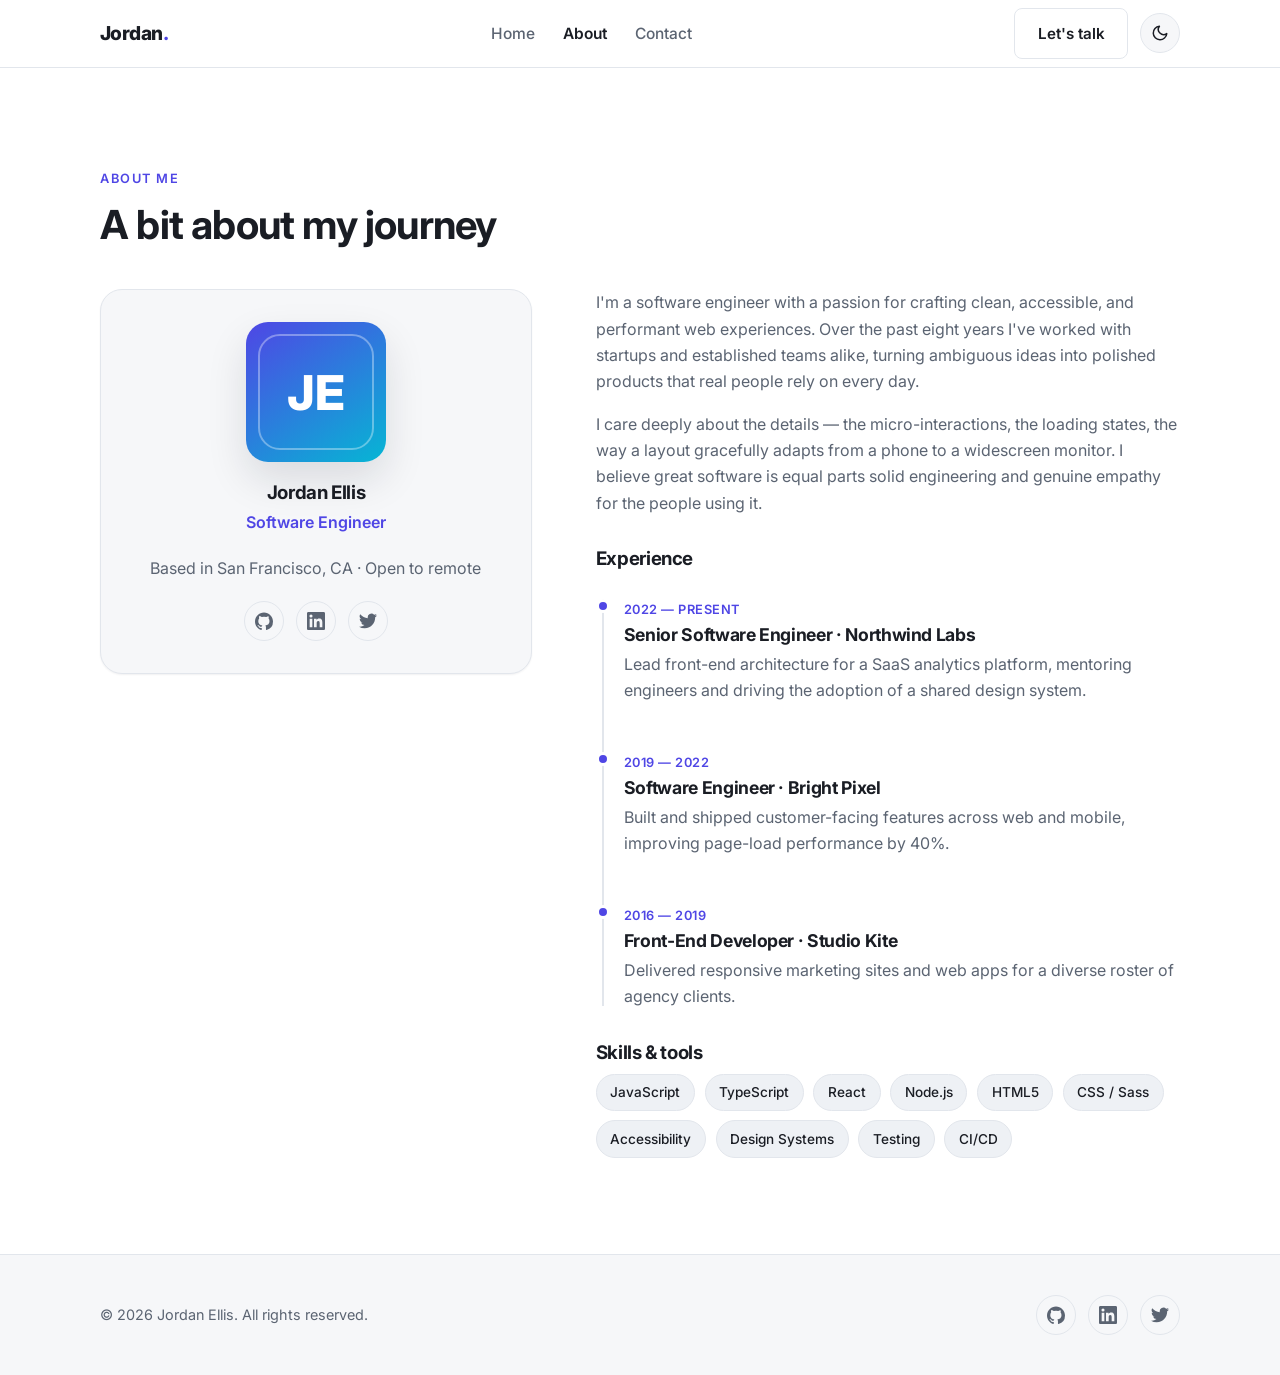
==== about.html @ a0b5d646 "Add professional personal website (Home, About, Contact) Co-Authored-By: Devin AI <158243242+devin-a" ====
<!DOCTYPE html>
<html lang="en" data-theme="light">
  <head>
    <meta charset="UTF-8" />
    <meta name="viewport" content="width=device-width, initial-scale=1.0" />
    <meta
      name="description"
      content="About Jordan Ellis — background, experience, and the skills behind the work."
    />
    <title>About · Jordan Ellis</title>
    <link rel="preconnect" href="https://fonts.googleapis.com" />
    <link rel="preconnect" href="https://fonts.gstatic.com" crossorigin />
    <link
      href="https://fonts.googleapis.com/css2?family=Inter:wght@400;500;600;700;800&display=swap"
      rel="stylesheet"
    />
    <link rel="stylesheet" href="css/styles.css" />
  </head>
  <body>
    <!-- Header -->
    <header class="site-header">
      <nav class="nav container" aria-label="Primary">
        <a href="index.html" class="nav__brand">Jordan<span>.</span></a>

        <ul class="nav__links" data-nav-links>
          <li><a href="index.html" class="nav__link">Home</a></li>
          <li><a href="about.html" class="nav__link is-active">About</a></li>
          <li><a href="contact.html" class="nav__link">Contact</a></li>
        </ul>

        <div class="nav__actions">
          <a href="contact.html" class="btn btn--ghost">Let's talk</a>
          <button
            class="theme-toggle"
            type="button"
            data-theme-toggle
            aria-label="Toggle color theme"
          >
            <svg class="icon-moon" width="18" height="18" viewBox="0 0 24 24" fill="none" stroke="currentColor" stroke-width="2" stroke-linecap="round" stroke-linejoin="round" aria-hidden="true"><path d="M21 12.79A9 9 0 1 1 11.21 3 7 7 0 0 0 21 12.79z"/></svg>
            <svg class="icon-sun" width="18" height="18" viewBox="0 0 24 24" fill="none" stroke="currentColor" stroke-width="2" stroke-linecap="round" stroke-linejoin="round" aria-hidden="true"><circle cx="12" cy="12" r="5"/><line x1="12" y1="1" x2="12" y2="3"/><line x1="12" y1="21" x2="12" y2="23"/><line x1="4.22" y1="4.22" x2="5.64" y2="5.64"/><line x1="18.36" y1="18.36" x2="19.78" y2="19.78"/><line x1="1" y1="12" x2="3" y2="12"/><line x1="21" y1="12" x2="23" y2="12"/><line x1="4.22" y1="19.78" x2="5.64" y2="18.36"/><line x1="18.36" y1="5.64" x2="19.78" y2="4.22"/></svg>
          </button>
          <button
            class="nav__toggle"
            type="button"
            data-nav-toggle
            aria-label="Toggle navigation menu"
            aria-expanded="false"
          >
            <span></span><span></span><span></span>
          </button>
        </div>
      </nav>
    </header>

    <main>
      <section class="section">
        <div class="container">
          <div class="section__head" style="text-align: left; margin-inline: 0">
            <span class="eyebrow">About me</span>
            <h1 class="section__title">A bit about my journey</h1>
          </div>

          <div class="about__grid">
            <!-- Profile card -->
            <aside class="profile-card">
              <div class="avatar" aria-hidden="true">JE</div>
              <h3>Jordan Ellis</h3>
              <p class="role">Software Engineer</p>
              <p>Based in San Francisco, CA · Open to remote</p>
              <div class="social">
                <a href="#" aria-label="GitHub"><svg width="18" height="18" viewBox="0 0 24 24" fill="currentColor" aria-hidden="true"><path d="M12 .5C5.4.5 0 5.9 0 12.5c0 5.3 3.4 9.8 8.2 11.4.6.1.8-.3.8-.6v-2c-3.3.7-4-1.6-4-1.6-.6-1.4-1.3-1.8-1.3-1.8-1.1-.7.1-.7.1-.7 1.2.1 1.8 1.2 1.8 1.2 1.1 1.8 2.8 1.3 3.5 1 .1-.8.4-1.3.8-1.6-2.7-.3-5.5-1.3-5.5-5.9 0-1.3.5-2.4 1.2-3.2-.1-.3-.5-1.5.1-3.2 0 0 1-.3 3.3 1.2a11.5 11.5 0 0 1 6 0C17 5.3 18 5.6 18 5.6c.6 1.7.2 2.9.1 3.2.8.8 1.2 1.9 1.2 3.2 0 4.6-2.8 5.6-5.5 5.9.4.4.8 1.1.8 2.2v3.3c0 .3.2.7.8.6A12 12 0 0 0 24 12.5C24 5.9 18.6.5 12 .5z"/></svg></a>
                <a href="#" aria-label="LinkedIn"><svg width="18" height="18" viewBox="0 0 24 24" fill="currentColor" aria-hidden="true"><path d="M20.45 20.45h-3.56v-5.57c0-1.33-.02-3.04-1.85-3.04-1.85 0-2.14 1.45-2.14 2.94v5.67H9.35V9h3.41v1.56h.05c.48-.9 1.64-1.85 3.37-1.85 3.6 0 4.27 2.37 4.27 5.45v6.29zM5.34 7.43a2.07 2.07 0 1 1 0-4.14 2.07 2.07 0 0 1 0 4.14zM7.12 20.45H3.55V9h3.57v11.45zM22.22 0H1.77C.79 0 0 .77 0 1.73v20.54C0 23.23.79 24 1.77 24h20.45c.98 0 1.78-.77 1.78-1.73V1.73C24 .77 23.2 0 22.22 0z"/></svg></a>
                <a href="#" aria-label="Twitter"><svg width="18" height="18" viewBox="0 0 24 24" fill="currentColor" aria-hidden="true"><path d="M23.95 4.57a10 10 0 0 1-2.82.77 4.96 4.96 0 0 0 2.16-2.72c-.95.56-2 .96-3.13 1.18a4.92 4.92 0 0 0-8.39 4.49A13.98 13.98 0 0 1 1.67 3.15a4.92 4.92 0 0 0 1.52 6.57A4.9 4.9 0 0 1 .96 9.1v.06a4.93 4.93 0 0 0 3.95 4.83 4.96 4.96 0 0 1-2.22.08 4.93 4.93 0 0 0 4.6 3.42A9.87 9.87 0 0 1 0 19.54a13.94 13.94 0 0 0 7.55 2.21c9.05 0 14-7.5 14-14 0-.21 0-.42-.02-.63A9.94 9.94 0 0 0 24 4.59l-.05-.02z"/></svg></a>
              </div>
            </aside>

            <!-- Bio + timeline + skills -->
            <div class="about__body">
              <p>
                I'm a software engineer with a passion for crafting clean,
                accessible, and performant web experiences. Over the past eight
                years I've worked with startups and established teams alike,
                turning ambiguous ideas into polished products that real people
                rely on every day.
              </p>
              <p>
                I care deeply about the details — the micro-interactions, the
                loading states, the way a layout gracefully adapts from a phone
                to a widescreen monitor. I believe great software is equal parts
                solid engineering and genuine empathy for the people using it.
              </p>

              <h3 style="margin-top: 2rem">Experience</h3>
              <div class="timeline">
                <div class="timeline__item">
                  <span class="timeline__date">2022 — Present</span>
                  <h4 class="timeline__title">Senior Software Engineer · Northwind Labs</h4>
                  <p>
                    Lead front-end architecture for a SaaS analytics platform,
                    mentoring engineers and driving the adoption of a shared
                    design system.
                  </p>
                </div>
                <div class="timeline__item">
                  <span class="timeline__date">2019 — 2022</span>
                  <h4 class="timeline__title">Software Engineer · Bright Pixel</h4>
                  <p>
                    Built and shipped customer-facing features across web and
                    mobile, improving page-load performance by 40%.
                  </p>
                </div>
                <div class="timeline__item">
                  <span class="timeline__date">2016 — 2019</span>
                  <h4 class="timeline__title">Front-End Developer · Studio Kite</h4>
                  <p>
                    Delivered responsive marketing sites and web apps for a
                    diverse roster of agency clients.
                  </p>
                </div>
              </div>

              <h3 style="margin-top: 2rem">Skills &amp; tools</h3>
              <div class="skills">
                <span class="skill">JavaScript</span>
                <span class="skill">TypeScript</span>
                <span class="skill">React</span>
                <span class="skill">Node.js</span>
                <span class="skill">HTML5</span>
                <span class="skill">CSS / Sass</span>
                <span class="skill">Accessibility</span>
                <span class="skill">Design Systems</span>
                <span class="skill">Testing</span>
                <span class="skill">CI/CD</span>
              </div>
            </div>
          </div>
        </div>
      </section>
    </main>

    <!-- Footer -->
    <footer class="site-footer">
      <div class="container site-footer__grid">
        <p>&copy; <span data-year>2025</span> Jordan Ellis. All rights reserved.</p>
        <div class="social">
          <a href="#" aria-label="GitHub"><svg width="18" height="18" viewBox="0 0 24 24" fill="currentColor" aria-hidden="true"><path d="M12 .5C5.4.5 0 5.9 0 12.5c0 5.3 3.4 9.8 8.2 11.4.6.1.8-.3.8-.6v-2c-3.3.7-4-1.6-4-1.6-.6-1.4-1.3-1.8-1.3-1.8-1.1-.7.1-.7.1-.7 1.2.1 1.8 1.2 1.8 1.2 1.1 1.8 2.8 1.3 3.5 1 .1-.8.4-1.3.8-1.6-2.7-.3-5.5-1.3-5.5-5.9 0-1.3.5-2.4 1.2-3.2-.1-.3-.5-1.5.1-3.2 0 0 1-.3 3.3 1.2a11.5 11.5 0 0 1 6 0C17 5.3 18 5.6 18 5.6c.6 1.7.2 2.9.1 3.2.8.8 1.2 1.9 1.2 3.2 0 4.6-2.8 5.6-5.5 5.9.4.4.8 1.1.8 2.2v3.3c0 .3.2.7.8.6A12 12 0 0 0 24 12.5C24 5.9 18.6.5 12 .5z"/></svg></a>
          <a href="#" aria-label="LinkedIn"><svg width="18" height="18" viewBox="0 0 24 24" fill="currentColor" aria-hidden="true"><path d="M20.45 20.45h-3.56v-5.57c0-1.33-.02-3.04-1.85-3.04-1.85 0-2.14 1.45-2.14 2.94v5.67H9.35V9h3.41v1.56h.05c.48-.9 1.64-1.85 3.37-1.85 3.6 0 4.27 2.37 4.27 5.45v6.29zM5.34 7.43a2.07 2.07 0 1 1 0-4.14 2.07 2.07 0 0 1 0 4.14zM7.12 20.45H3.55V9h3.57v11.45zM22.22 0H1.77C.79 0 0 .77 0 1.73v20.54C0 23.23.79 24 1.77 24h20.45c.98 0 1.78-.77 1.78-1.73V1.73C24 .77 23.2 0 22.22 0z"/></svg></a>
          <a href="#" aria-label="Twitter"><svg width="18" height="18" viewBox="0 0 24 24" fill="currentColor" aria-hidden="true"><path d="M23.95 4.57a10 10 0 0 1-2.82.77 4.96 4.96 0 0 0 2.16-2.72c-.95.56-2 .96-3.13 1.18a4.92 4.92 0 0 0-8.39 4.49A13.98 13.98 0 0 1 1.67 3.15a4.92 4.92 0 0 0 1.52 6.57A4.9 4.9 0 0 1 .96 9.1v.06a4.93 4.93 0 0 0 3.95 4.83 4.96 4.96 0 0 1-2.22.08 4.93 4.93 0 0 0 4.6 3.42A9.87 9.87 0 0 1 0 19.54a13.94 13.94 0 0 0 7.55 2.21c9.05 0 14-7.5 14-14 0-.21 0-.42-.02-.63A9.94 9.94 0 0 0 24 4.59l-.05-.02z"/></svg></a>
        </div>
      </div>
    </footer>

    <script src="js/main.js"></script>
  </body>
</html>
---- css/styles.css ----
/* ==========================================================================
   Design tokens
   ========================================================================== */
:root {
  --color-bg: #ffffff;
  --color-surface: #f6f7f9;
  --color-surface-alt: #eef1f5;
  --color-text: #1a1d24;
  --color-text-muted: #5b6472;
  --color-border: #e2e6ec;
  --color-primary: #4f46e5;
  --color-primary-hover: #4338ca;
  --color-primary-contrast: #ffffff;
  --color-accent: #06b6d4;

  --shadow-sm: 0 1px 2px rgba(16, 24, 40, 0.06);
  --shadow-md: 0 6px 18px rgba(16, 24, 40, 0.08);
  --shadow-lg: 0 18px 40px rgba(16, 24, 40, 0.12);

  --radius-sm: 8px;
  --radius-md: 14px;
  --radius-lg: 22px;

  --container: 1120px;
  --header-height: 68px;

  --font-sans: "Inter", system-ui, -apple-system, "Segoe UI", Roboto, Helvetica,
    Arial, sans-serif;

  --transition: 0.2s ease;
}

[data-theme="dark"] {
  --color-bg: #0e1117;
  --color-surface: #161b22;
  --color-surface-alt: #1c232d;
  --color-text: #e6e9ef;
  --color-text-muted: #9aa4b2;
  --color-border: #2a323d;
  --color-primary: #818cf8;
  --color-primary-hover: #a5b4fc;
  --color-primary-contrast: #0e1117;
  --color-accent: #22d3ee;

  --shadow-sm: 0 1px 2px rgba(0, 0, 0, 0.4);
  --shadow-md: 0 6px 18px rgba(0, 0, 0, 0.45);
  --shadow-lg: 0 18px 40px rgba(0, 0, 0, 0.55);
}

/* ==========================================================================
   Base
   ========================================================================== */
*,
*::before,
*::after {
  box-sizing: border-box;
}

html {
  scroll-behavior: smooth;
}

body {
  margin: 0;
  font-family: var(--font-sans);
  color: var(--color-text);
  background-color: var(--color-bg);
  line-height: 1.65;
  -webkit-font-smoothing: antialiased;
  text-rendering: optimizeLegibility;
  transition: background-color var(--transition), color var(--transition);
}

h1,
h2,
h3,
h4 {
  line-height: 1.2;
  margin: 0 0 0.5em;
  font-weight: 700;
  letter-spacing: -0.02em;
}

p {
  margin: 0 0 1rem;
  color: var(--color-text-muted);
}

a {
  color: var(--color-primary);
  text-decoration: none;
  transition: color var(--transition);
}

a:hover {
  color: var(--color-primary-hover);
}

img {
  max-width: 100%;
  display: block;
}

.container {
  width: 100%;
  max-width: var(--container);
  margin-inline: auto;
  padding-inline: 1.25rem;
}

.section {
  padding-block: clamp(3rem, 8vw, 6rem);
}

.section--alt {
  background-color: var(--color-surface);
}

.section__head {
  max-width: 640px;
  margin: 0 auto 2.5rem;
  text-align: center;
}

.eyebrow {
  display: inline-block;
  font-size: 0.8rem;
  font-weight: 600;
  letter-spacing: 0.12em;
  text-transform: uppercase;
  color: var(--color-primary);
  margin-bottom: 0.75rem;
}

.section__title {
  font-size: clamp(1.75rem, 4vw, 2.5rem);
}

.section__subtitle {
  font-size: 1.05rem;
}

/* ==========================================================================
   Buttons
   ========================================================================== */
.btn {
  display: inline-flex;
  align-items: center;
  justify-content: center;
  gap: 0.5rem;
  padding: 0.75rem 1.4rem;
  border-radius: var(--radius-sm);
  font-weight: 600;
  font-size: 0.95rem;
  cursor: pointer;
  border: 1px solid transparent;
  transition: background-color var(--transition), color var(--transition),
    transform var(--transition), box-shadow var(--transition),
    border-color var(--transition);
}

.btn:active {
  transform: translateY(1px);
}

.btn--primary {
  background-color: var(--color-primary);
  color: var(--color-primary-contrast);
  box-shadow: var(--shadow-sm);
}

.btn--primary:hover {
  background-color: var(--color-primary-hover);
  color: var(--color-primary-contrast);
  box-shadow: var(--shadow-md);
}

.btn--ghost {
  background-color: transparent;
  color: var(--color-text);
  border-color: var(--color-border);
}

.btn--ghost:hover {
  border-color: var(--color-primary);
  color: var(--color-primary);
}

/* ==========================================================================
   Header / Nav
   ========================================================================== */
.site-header {
  position: sticky;
  top: 0;
  z-index: 50;
  height: var(--header-height);
  display: flex;
  align-items: center;
  background-color: color-mix(in srgb, var(--color-bg) 85%, transparent);
  backdrop-filter: blur(10px);
  border-bottom: 1px solid var(--color-border);
}

.nav {
  display: flex;
  align-items: center;
  justify-content: space-between;
  width: 100%;
}

.nav__brand {
  font-weight: 800;
  font-size: 1.2rem;
  color: var(--color-text);
  letter-spacing: -0.03em;
}

.nav__brand span {
  color: var(--color-primary);
}

.nav__links {
  display: flex;
  align-items: center;
  gap: 1.75rem;
  list-style: none;
  margin: 0;
  padding: 0;
}

.nav__link {
  color: var(--color-text-muted);
  font-weight: 500;
  font-size: 0.97rem;
}

.nav__link:hover,
.nav__link.is-active {
  color: var(--color-text);
}

.nav__link.is-active {
  font-weight: 600;
}

.nav__actions {
  display: flex;
  align-items: center;
  gap: 0.75rem;
}

.theme-toggle {
  display: inline-flex;
  align-items: center;
  justify-content: center;
  width: 40px;
  height: 40px;
  border-radius: 50%;
  border: 1px solid var(--color-border);
  background-color: var(--color-surface);
  color: var(--color-text);
  cursor: pointer;
  transition: background-color var(--transition), border-color var(--transition);
}

.theme-toggle:hover {
  border-color: var(--color-primary);
}

.theme-toggle .icon-sun {
  display: none;
}

[data-theme="dark"] .theme-toggle .icon-sun {
  display: block;
}

[data-theme="dark"] .theme-toggle .icon-moon {
  display: none;
}

.nav__toggle {
  display: none;
  flex-direction: column;
  justify-content: center;
  gap: 5px;
  width: 42px;
  height: 42px;
  border: 1px solid var(--color-border);
  border-radius: var(--radius-sm);
  background-color: var(--color-surface);
  cursor: pointer;
}

.nav__toggle span {
  display: block;
  width: 18px;
  height: 2px;
  margin-inline: auto;
  background-color: var(--color-text);
  transition: transform var(--transition), opacity var(--transition);
}

/* ==========================================================================
   Hero
   ========================================================================== */
.hero {
  position: relative;
  overflow: hidden;
  padding-block: clamp(3.5rem, 9vw, 7rem);
}

.hero::before {
  content: "";
  position: absolute;
  inset: 0;
  background: radial-gradient(
      60% 60% at 80% 0%,
      color-mix(in srgb, var(--color-primary) 18%, transparent),
      transparent 60%
    ),
    radial-gradient(
      50% 50% at 0% 100%,
      color-mix(in srgb, var(--color-accent) 16%, transparent),
      transparent 55%
    );
  z-index: -1;
}

.hero__grid {
  display: grid;
  grid-template-columns: 1.1fr 0.9fr;
  gap: clamp(2rem, 5vw, 4rem);
  align-items: center;
}

.hero__title {
  font-size: clamp(2.25rem, 5.5vw, 3.75rem);
  margin-bottom: 1rem;
}

.hero__title .accent {
  background: linear-gradient(120deg, var(--color-primary), var(--color-accent));
  -webkit-background-clip: text;
  background-clip: text;
  -webkit-text-fill-color: transparent;
}

.hero__lead {
  font-size: 1.15rem;
  max-width: 48ch;
  margin-bottom: 2rem;
}

.hero__actions {
  display: flex;
  flex-wrap: wrap;
  gap: 0.9rem;
}

.hero__media {
  display: flex;
  justify-content: center;
}

.avatar {
  width: clamp(220px, 30vw, 320px);
  aspect-ratio: 1;
  border-radius: var(--radius-lg);
  background: linear-gradient(145deg, var(--color-primary), var(--color-accent));
  display: grid;
  place-items: center;
  color: #fff;
  font-size: clamp(4rem, 10vw, 6rem);
  font-weight: 800;
  box-shadow: var(--shadow-lg);
  position: relative;
}

.avatar::after {
  content: "";
  position: absolute;
  inset: 12px;
  border-radius: inherit;
  border: 2px solid rgba(255, 255, 255, 0.35);
}

/* ==========================================================================
   Stats
   ========================================================================== */
.stats {
  display: grid;
  grid-template-columns: repeat(3, 1fr);
  gap: 1.5rem;
  margin-top: 3rem;
}

.stat {
  text-align: center;
  padding: 1.5rem 1rem;
  background-color: var(--color-surface);
  border: 1px solid var(--color-border);
  border-radius: var(--radius-md);
}

.stat__value {
  font-size: clamp(1.75rem, 4vw, 2.5rem);
  font-weight: 800;
  color: var(--color-text);
}

.stat__label {
  font-size: 0.9rem;
  color: var(--color-text-muted);
  margin: 0;
}

/* ==========================================================================
   Cards / grid
   ========================================================================== */
.grid {
  display: grid;
  gap: 1.5rem;
}

.grid--3 {
  grid-template-columns: repeat(3, 1fr);
}

.grid--2 {
  grid-template-columns: repeat(2, 1fr);
}

.card {
  background-color: var(--color-bg);
  border: 1px solid var(--color-border);
  border-radius: var(--radius-md);
  padding: 1.75rem;
  box-shadow: var(--shadow-sm);
  transition: transform var(--transition), box-shadow var(--transition),
    border-color var(--transition);
}

.card:hover {
  transform: translateY(-4px);
  box-shadow: var(--shadow-md);
  border-color: color-mix(in srgb, var(--color-primary) 40%, var(--color-border));
}

.card__icon {
  width: 48px;
  height: 48px;
  display: grid;
  place-items: center;
  border-radius: var(--radius-sm);
  background-color: color-mix(in srgb, var(--color-primary) 14%, transparent);
  color: var(--color-primary);
  margin-bottom: 1rem;
}

.card__title {
  font-size: 1.2rem;
}

.card p {
  margin-bottom: 0;
}

/* ==========================================================================
   About
   ========================================================================== */
.about__grid {
  display: grid;
  grid-template-columns: 0.85fr 1.15fr;
  gap: clamp(2rem, 5vw, 4rem);
  align-items: start;
}

.profile-card {
  background-color: var(--color-surface);
  border: 1px solid var(--color-border);
  border-radius: var(--radius-lg);
  padding: 2rem;
  text-align: center;
  box-shadow: var(--shadow-sm);
  position: sticky;
  top: calc(var(--header-height) + 1.5rem);
}

.profile-card .avatar {
  margin: 0 auto 1.25rem;
  width: 140px;
  font-size: 3rem;
}

.profile-card h3 {
  margin-bottom: 0.25rem;
}

.profile-card .role {
  color: var(--color-primary);
  font-weight: 600;
  margin-bottom: 1.25rem;
}

.social {
  display: flex;
  justify-content: center;
  gap: 0.75rem;
  margin-top: 1.25rem;
}

.social a {
  width: 40px;
  height: 40px;
  display: grid;
  place-items: center;
  border-radius: 50%;
  border: 1px solid var(--color-border);
  color: var(--color-text-muted);
  transition: border-color var(--transition), color var(--transition),
    transform var(--transition);
}

.social a:hover {
  border-color: var(--color-primary);
  color: var(--color-primary);
  transform: translateY(-2px);
}

.timeline {
  position: relative;
  margin-top: 1.5rem;
  padding-left: 1.75rem;
}

.timeline::before {
  content: "";
  position: absolute;
  left: 6px;
  top: 4px;
  bottom: 4px;
  width: 2px;
  background-color: var(--color-border);
}

.timeline__item {
  position: relative;
  padding-bottom: 1.75rem;
}

.timeline__item::before {
  content: "";
  position: absolute;
  left: -1.75rem;
  top: 4px;
  width: 14px;
  height: 14px;
  border-radius: 50%;
  background-color: var(--color-primary);
  border: 3px solid var(--color-bg);
}

.timeline__item:last-child {
  padding-bottom: 0;
}

.timeline__date {
  font-size: 0.8rem;
  font-weight: 600;
  letter-spacing: 0.04em;
  text-transform: uppercase;
  color: var(--color-primary);
}

.timeline__title {
  font-size: 1.1rem;
  margin: 0.2rem 0 0.35rem;
}

.skills {
  display: flex;
  flex-wrap: wrap;
  gap: 0.6rem;
  margin-top: 0.5rem;
}

.skill {
  font-size: 0.85rem;
  font-weight: 500;
  padding: 0.4rem 0.85rem;
  border-radius: 999px;
  background-color: var(--color-surface-alt);
  color: var(--color-text);
  border: 1px solid var(--color-border);
}

/* ==========================================================================
   Contact
   ========================================================================== */
.contact__grid {
  display: grid;
  grid-template-columns: 0.9fr 1.1fr;
  gap: clamp(2rem, 5vw, 3.5rem);
  align-items: start;
}

.contact-info__item {
  display: flex;
  gap: 1rem;
  align-items: flex-start;
  margin-bottom: 1.5rem;
}

.contact-info__icon {
  flex-shrink: 0;
  width: 44px;
  height: 44px;
  display: grid;
  place-items: center;
  border-radius: var(--radius-sm);
  background-color: color-mix(in srgb, var(--color-primary) 14%, transparent);
  color: var(--color-primary);
}

.contact-info__item h4 {
  margin: 0 0 0.15rem;
  font-size: 1rem;
}

.contact-info__item p {
  margin: 0;
}

.form {
  background-color: var(--color-surface);
  border: 1px solid var(--color-border);
  border-radius: var(--radius-md);
  padding: clamp(1.5rem, 4vw, 2.25rem);
  box-shadow: var(--shadow-sm);
}

.form__row {
  display: grid;
  grid-template-columns: 1fr 1fr;
  gap: 1.25rem;
}

.field {
  margin-bottom: 1.25rem;
}

.field label {
  display: block;
  font-size: 0.9rem;
  font-weight: 600;
  margin-bottom: 0.45rem;
  color: var(--color-text);
}

.field input,
.field textarea {
  width: 100%;
  padding: 0.75rem 0.9rem;
  font: inherit;
  color: var(--color-text);
  background-color: var(--color-bg);
  border: 1px solid var(--color-border);
  border-radius: var(--radius-sm);
  transition: border-color var(--transition), box-shadow var(--transition);
}

.field input:focus,
.field textarea:focus {
  outline: none;
  border-color: var(--color-primary);
  box-shadow: 0 0 0 3px color-mix(in srgb, var(--color-primary) 20%, transparent);
}

.field textarea {
  resize: vertical;
  min-height: 140px;
}

.field__error {
  display: block;
  margin-top: 0.4rem;
  font-size: 0.82rem;
  color: #dc2626;
  min-height: 1em;
}

[data-theme="dark"] .field__error {
  color: #f87171;
}

.field.has-error input,
.field.has-error textarea {
  border-color: #dc2626;
}

.form__status {
  margin-top: 1rem;
  padding: 0.85rem 1rem;
  border-radius: var(--radius-sm);
  font-weight: 500;
  font-size: 0.95rem;
  display: none;
}

.form__status.is-visible {
  display: block;
}

.form__status.is-success {
  background-color: color-mix(in srgb, #16a34a 16%, transparent);
  color: #15803d;
  border: 1px solid color-mix(in srgb, #16a34a 35%, transparent);
}

[data-theme="dark"] .form__status.is-success {
  color: #4ade80;
}

/* ==========================================================================
   CTA banner
   ========================================================================== */
.cta {
  text-align: center;
  background: linear-gradient(135deg, var(--color-primary), var(--color-accent));
  border-radius: var(--radius-lg);
  padding: clamp(2.5rem, 6vw, 4rem);
  color: #fff;
}

.cta h2 {
  color: #fff;
  font-size: clamp(1.6rem, 4vw, 2.25rem);
}

.cta p {
  color: rgba(255, 255, 255, 0.9);
  max-width: 52ch;
  margin-inline: auto;
}

.cta .btn--primary {
  background-color: #fff;
  color: var(--color-primary);
}

.cta .btn--primary:hover {
  background-color: rgba(255, 255, 255, 0.9);
  color: var(--color-primary);
}

/* ==========================================================================
   Footer
   ========================================================================== */
.site-footer {
  border-top: 1px solid var(--color-border);
  padding-block: 2.5rem;
  background-color: var(--color-surface);
}

.site-footer__grid {
  display: flex;
  flex-wrap: wrap;
  gap: 1.5rem;
  align-items: center;
  justify-content: space-between;
}

.site-footer p {
  margin: 0;
  font-size: 0.9rem;
}

.site-footer .social {
  margin: 0;
}

/* ==========================================================================
   Responsive
   ========================================================================== */
@media (max-width: 900px) {
  .hero__grid,
  .about__grid,
  .contact__grid {
    grid-template-columns: 1fr;
  }

  .hero__media {
    order: -1;
  }

  .profile-card {
    position: static;
  }

  .grid--3 {
    grid-template-columns: repeat(2, 1fr);
  }
}

@media (max-width: 720px) {
  .nav__actions .btn--ghost {
    display: none;
  }

  .nav__toggle {
    display: flex;
  }

  .nav__links {
    position: fixed;
    inset: var(--header-height) 0 auto 0;
    flex-direction: column;
    align-items: stretch;
    gap: 0;
    background-color: var(--color-bg);
    border-bottom: 1px solid var(--color-border);
    padding: 0.5rem 1.25rem 1.25rem;
    box-shadow: var(--shadow-md);
    transform: translateY(-130%);
    transition: transform 0.28s ease;
  }

  .nav__links.is-open {
    transform: translateY(0);
  }

  .nav__link {
    padding: 0.85rem 0;
    border-bottom: 1px solid var(--color-border);
  }

  .nav__link:last-child {
    border-bottom: none;
  }
}

@media (max-width: 560px) {
  .grid--3,
  .grid--2,
  .stats,
  .form__row {
    grid-template-columns: 1fr;
  }
}

@media (prefers-reduced-motion: reduce) {
  * {
    scroll-behavior: auto !important;
    transition: none !important;
  }
}
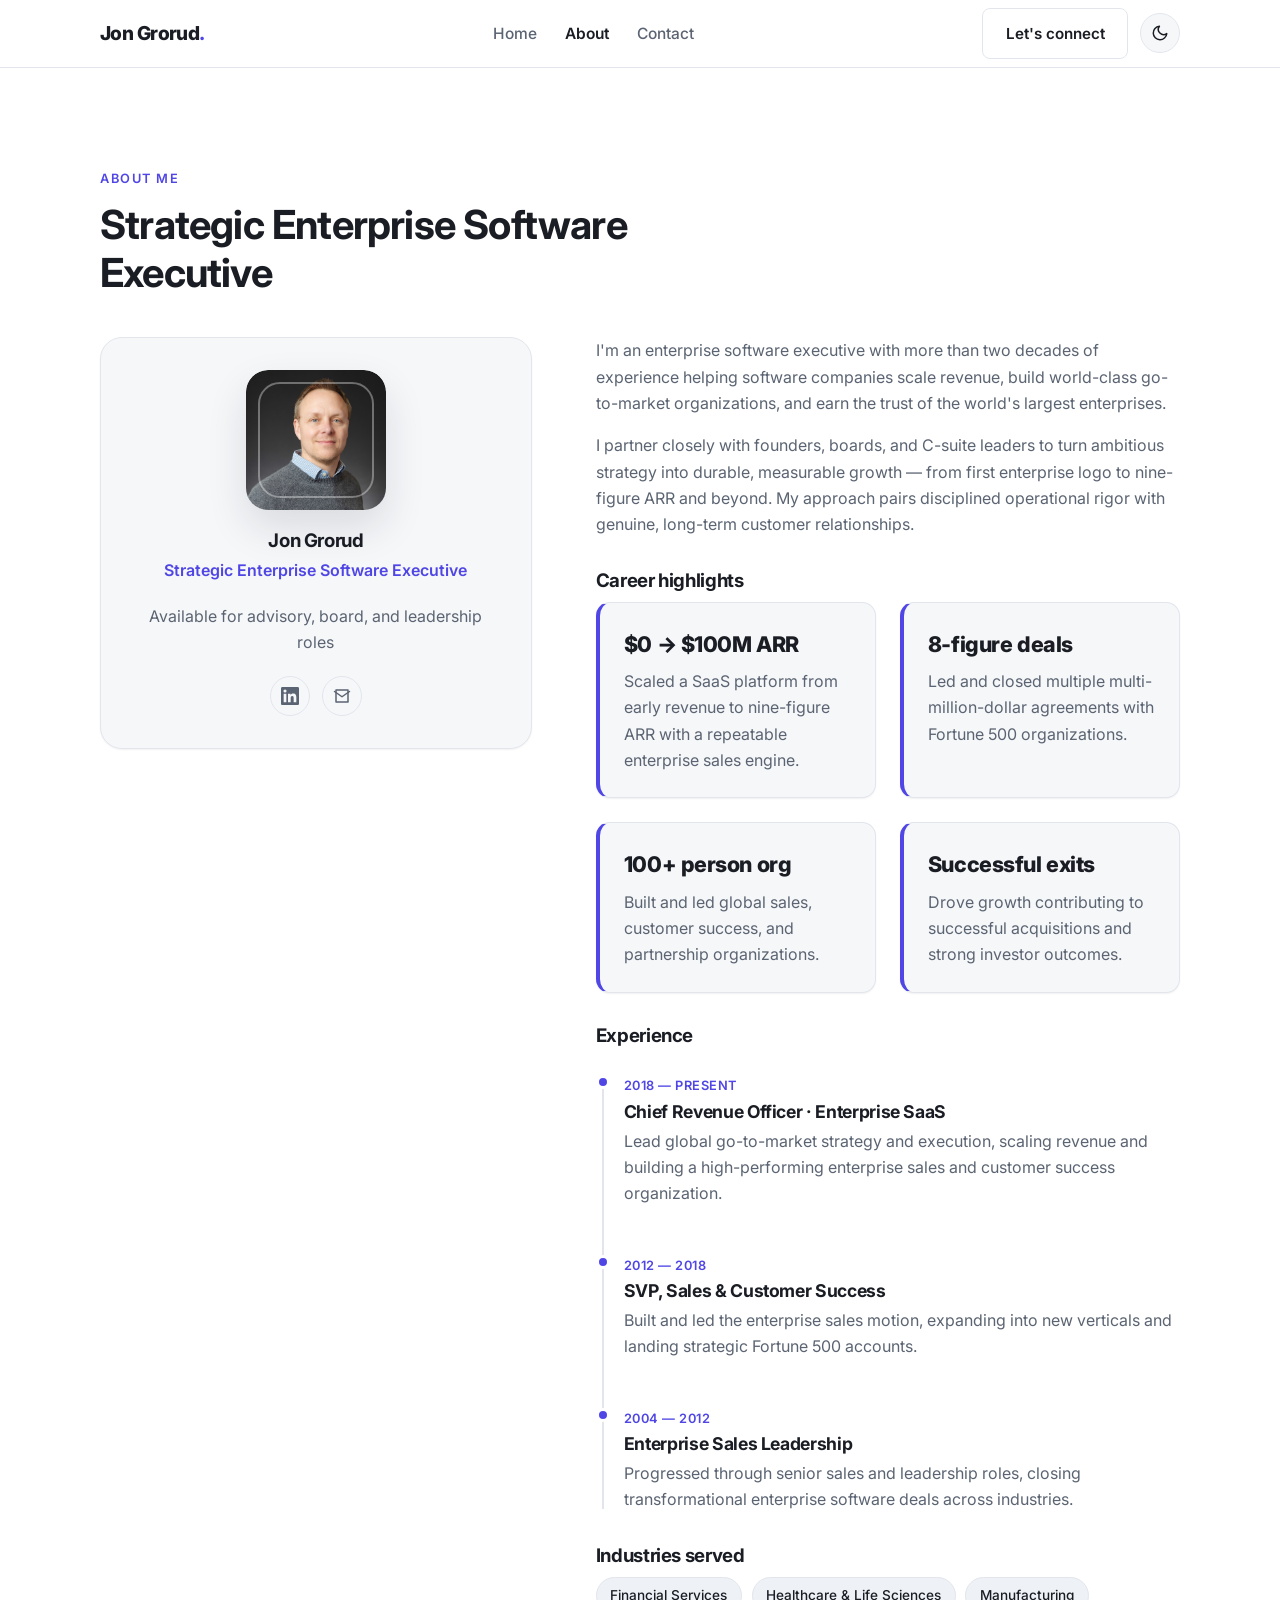
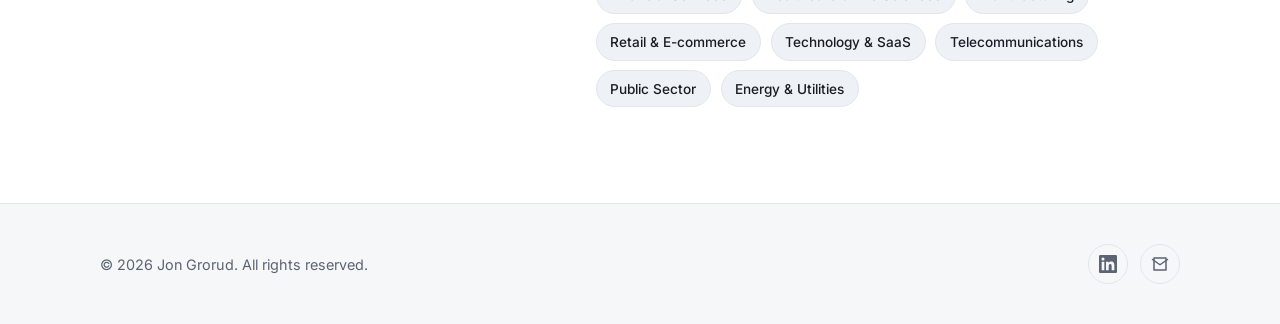
==== commit 5be8dede: "Rebrand site to Jon Grorud, Strategic Enterprise Software Executive - Update all pages to Jon Grorud" ====
--- a/about.html
+++ b/about.html
@@ -5,9 +5,9 @@
     <meta name="viewport" content="width=device-width, initial-scale=1.0" />
     <meta
       name="description"
-      content="About Jordan Ellis — background, experience, and the skills behind the work."
+      content="About Jon Grorud — Strategic Enterprise Software Executive with two decades of go-to-market and leadership experience."
     />
-    <title>About · Jordan Ellis</title>
+    <title>About · Jon Grorud</title>
     <link rel="preconnect" href="https://fonts.googleapis.com" />
     <link rel="preconnect" href="https://fonts.gstatic.com" crossorigin />
     <link
@@ -20,7 +20,7 @@
     <!-- Header -->
     <header class="site-header">
       <nav class="nav container" aria-label="Primary">
-        <a href="index.html" class="nav__brand">Jordan<span>.</span></a>
+        <a href="index.html" class="nav__brand">Jon Grorud<span>.</span></a>
 
         <ul class="nav__links" data-nav-links>
           <li><a href="index.html" class="nav__link">Home</a></li>
@@ -29,7 +29,7 @@
         </ul>
 
         <div class="nav__actions">
-          <a href="contact.html" class="btn btn--ghost">Let's talk</a>
+          <a href="contact.html" class="btn btn--ghost">Let's connect</a>
           <button
             class="theme-toggle"
             type="button"
@@ -57,80 +57,111 @@
         <div class="container">
           <div class="section__head" style="text-align: left; margin-inline: 0">
             <span class="eyebrow">About me</span>
-            <h1 class="section__title">A bit about my journey</h1>
+            <h1 class="section__title">Strategic Enterprise Software Executive</h1>
           </div>
 
           <div class="about__grid">
             <!-- Profile card -->
             <aside class="profile-card">
-              <div class="avatar" aria-hidden="true">JE</div>
-              <h3>Jordan Ellis</h3>
-              <p class="role">Software Engineer</p>
-              <p>Based in San Francisco, CA · Open to remote</p>
+              <div class="avatar avatar--photo">
+                <img src="assets/jon-grorud.jpg" alt="Portrait of Jon Grorud" />
+              </div>
+              <h3>Jon Grorud</h3>
+              <p class="role">Strategic Enterprise Software Executive</p>
+              <p>Available for advisory, board, and leadership roles</p>
               <div class="social">
-                <a href="#" aria-label="GitHub"><svg width="18" height="18" viewBox="0 0 24 24" fill="currentColor" aria-hidden="true"><path d="M12 .5C5.4.5 0 5.9 0 12.5c0 5.3 3.4 9.8 8.2 11.4.6.1.8-.3.8-.6v-2c-3.3.7-4-1.6-4-1.6-.6-1.4-1.3-1.8-1.3-1.8-1.1-.7.1-.7.1-.7 1.2.1 1.8 1.2 1.8 1.2 1.1 1.8 2.8 1.3 3.5 1 .1-.8.4-1.3.8-1.6-2.7-.3-5.5-1.3-5.5-5.9 0-1.3.5-2.4 1.2-3.2-.1-.3-.5-1.5.1-3.2 0 0 1-.3 3.3 1.2a11.5 11.5 0 0 1 6 0C17 5.3 18 5.6 18 5.6c.6 1.7.2 2.9.1 3.2.8.8 1.2 1.9 1.2 3.2 0 4.6-2.8 5.6-5.5 5.9.4.4.8 1.1.8 2.2v3.3c0 .3.2.7.8.6A12 12 0 0 0 24 12.5C24 5.9 18.6.5 12 .5z"/></svg></a>
-                <a href="#" aria-label="LinkedIn"><svg width="18" height="18" viewBox="0 0 24 24" fill="currentColor" aria-hidden="true"><path d="M20.45 20.45h-3.56v-5.57c0-1.33-.02-3.04-1.85-3.04-1.85 0-2.14 1.45-2.14 2.94v5.67H9.35V9h3.41v1.56h.05c.48-.9 1.64-1.85 3.37-1.85 3.6 0 4.27 2.37 4.27 5.45v6.29zM5.34 7.43a2.07 2.07 0 1 1 0-4.14 2.07 2.07 0 0 1 0 4.14zM7.12 20.45H3.55V9h3.57v11.45zM22.22 0H1.77C.79 0 0 .77 0 1.73v20.54C0 23.23.79 24 1.77 24h20.45c.98 0 1.78-.77 1.78-1.73V1.73C24 .77 23.2 0 22.22 0z"/></svg></a>
-                <a href="#" aria-label="Twitter"><svg width="18" height="18" viewBox="0 0 24 24" fill="currentColor" aria-hidden="true"><path d="M23.95 4.57a10 10 0 0 1-2.82.77 4.96 4.96 0 0 0 2.16-2.72c-.95.56-2 .96-3.13 1.18a4.92 4.92 0 0 0-8.39 4.49A13.98 13.98 0 0 1 1.67 3.15a4.92 4.92 0 0 0 1.52 6.57A4.9 4.9 0 0 1 .96 9.1v.06a4.93 4.93 0 0 0 3.95 4.83 4.96 4.96 0 0 1-2.22.08 4.93 4.93 0 0 0 4.6 3.42A9.87 9.87 0 0 1 0 19.54a13.94 13.94 0 0 0 7.55 2.21c9.05 0 14-7.5 14-14 0-.21 0-.42-.02-.63A9.94 9.94 0 0 0 24 4.59l-.05-.02z"/></svg></a>
+                <a href="https://www.linkedin.com/in/jongrorud/" target="_blank" rel="noopener" aria-label="LinkedIn"><svg width="18" height="18" viewBox="0 0 24 24" fill="currentColor" aria-hidden="true"><path d="M20.45 20.45h-3.56v-5.57c0-1.33-.02-3.04-1.85-3.04-1.85 0-2.14 1.45-2.14 2.94v5.67H9.35V9h3.41v1.56h.05c.48-.9 1.64-1.85 3.37-1.85 3.6 0 4.27 2.37 4.27 5.45v6.29zM5.34 7.43a2.07 2.07 0 1 1 0-4.14 2.07 2.07 0 0 1 0 4.14zM7.12 20.45H3.55V9h3.57v11.45zM22.22 0H1.77C.79 0 0 .77 0 1.73v20.54C0 23.23.79 24 1.77 24h20.45c.98 0 1.78-.77 1.78-1.73V1.73C24 .77 23.2 0 22.22 0z"/></svg></a>
+                <a href="mailto:jon.grorud@gmail.com" aria-label="Email"><svg width="18" height="18" viewBox="0 0 24 24" fill="none" stroke="currentColor" stroke-width="2" stroke-linecap="round" stroke-linejoin="round" aria-hidden="true"><path d="M4 4h16v16H4z"/><polyline points="22,6 12,13 2,6"/></svg></a>
               </div>
             </aside>
 
-            <!-- Bio + timeline + skills -->
+            <!-- Bio + highlights + timeline + industries -->
             <div class="about__body">
               <p>
-                I'm a software engineer with a passion for crafting clean,
-                accessible, and performant web experiences. Over the past eight
-                years I've worked with startups and established teams alike,
-                turning ambiguous ideas into polished products that real people
-                rely on every day.
+                I'm an enterprise software executive with more than two decades
+                of experience helping software companies scale revenue, build
+                world-class go-to-market organizations, and earn the trust of
+                the world's largest enterprises.
               </p>
               <p>
-                I care deeply about the details — the micro-interactions, the
-                loading states, the way a layout gracefully adapts from a phone
-                to a widescreen monitor. I believe great software is equal parts
-                solid engineering and genuine empathy for the people using it.
+                I partner closely with founders, boards, and C-suite leaders to
+                turn ambitious strategy into durable, measurable growth — from
+                first enterprise logo to nine-figure ARR and beyond. My approach
+                pairs disciplined operational rigor with genuine, long-term
+                customer relationships.
               </p>
+
+              <h3 style="margin-top: 2rem">Career highlights</h3>
+              <div class="grid grid--2">
+                <article class="highlight">
+                  <span class="highlight__metric">$0 → $100M ARR</span>
+                  <p>
+                    Scaled a SaaS platform from early revenue to nine-figure ARR
+                    with a repeatable enterprise sales engine.
+                  </p>
+                </article>
+                <article class="highlight">
+                  <span class="highlight__metric">8-figure deals</span>
+                  <p>
+                    Led and closed multiple multi-million-dollar agreements with
+                    Fortune 500 organizations.
+                  </p>
+                </article>
+                <article class="highlight">
+                  <span class="highlight__metric">100+ person org</span>
+                  <p>
+                    Built and led global sales, customer success, and
+                    partnership organizations.
+                  </p>
+                </article>
+                <article class="highlight">
+                  <span class="highlight__metric">Successful exits</span>
+                  <p>
+                    Drove growth contributing to successful acquisitions and
+                    strong investor outcomes.
+                  </p>
+                </article>
+              </div>
 
               <h3 style="margin-top: 2rem">Experience</h3>
               <div class="timeline">
                 <div class="timeline__item">
-                  <span class="timeline__date">2022 — Present</span>
-                  <h4 class="timeline__title">Senior Software Engineer · Northwind Labs</h4>
+                  <span class="timeline__date">2018 — Present</span>
+                  <h4 class="timeline__title">Chief Revenue Officer · Enterprise SaaS</h4>
                   <p>
-                    Lead front-end architecture for a SaaS analytics platform,
-                    mentoring engineers and driving the adoption of a shared
-                    design system.
+                    Lead global go-to-market strategy and execution, scaling
+                    revenue and building a high-performing enterprise sales and
+                    customer success organization.
                   </p>
                 </div>
                 <div class="timeline__item">
-                  <span class="timeline__date">2019 — 2022</span>
-                  <h4 class="timeline__title">Software Engineer · Bright Pixel</h4>
+                  <span class="timeline__date">2012 — 2018</span>
+                  <h4 class="timeline__title">SVP, Sales &amp; Customer Success</h4>
                   <p>
-                    Built and shipped customer-facing features across web and
-                    mobile, improving page-load performance by 40%.
+                    Built and led the enterprise sales motion, expanding into new
+                    verticals and landing strategic Fortune 500 accounts.
                   </p>
                 </div>
                 <div class="timeline__item">
-                  <span class="timeline__date">2016 — 2019</span>
-                  <h4 class="timeline__title">Front-End Developer · Studio Kite</h4>
+                  <span class="timeline__date">2004 — 2012</span>
+                  <h4 class="timeline__title">Enterprise Sales Leadership</h4>
                   <p>
-                    Delivered responsive marketing sites and web apps for a
-                    diverse roster of agency clients.
+                    Progressed through senior sales and leadership roles, closing
+                    transformational enterprise software deals across industries.
                   </p>
                 </div>
               </div>
 
-              <h3 style="margin-top: 2rem">Skills &amp; tools</h3>
+              <h3 style="margin-top: 2rem">Industries served</h3>
               <div class="skills">
-                <span class="skill">JavaScript</span>
-                <span class="skill">TypeScript</span>
-                <span class="skill">React</span>
-                <span class="skill">Node.js</span>
-                <span class="skill">HTML5</span>
-                <span class="skill">CSS / Sass</span>
-                <span class="skill">Accessibility</span>
-                <span class="skill">Design Systems</span>
-                <span class="skill">Testing</span>
-                <span class="skill">CI/CD</span>
+                <span class="skill">Financial Services</span>
+                <span class="skill">Healthcare &amp; Life Sciences</span>
+                <span class="skill">Manufacturing</span>
+                <span class="skill">Retail &amp; E-commerce</span>
+                <span class="skill">Technology &amp; SaaS</span>
+                <span class="skill">Telecommunications</span>
+                <span class="skill">Public Sector</span>
+                <span class="skill">Energy &amp; Utilities</span>
               </div>
             </div>
           </div>
@@ -141,11 +172,10 @@
     <!-- Footer -->
     <footer class="site-footer">
       <div class="container site-footer__grid">
-        <p>&copy; <span data-year>2025</span> Jordan Ellis. All rights reserved.</p>
+        <p>&copy; <span data-year>2025</span> Jon Grorud. All rights reserved.</p>
         <div class="social">
-          <a href="#" aria-label="GitHub"><svg width="18" height="18" viewBox="0 0 24 24" fill="currentColor" aria-hidden="true"><path d="M12 .5C5.4.5 0 5.9 0 12.5c0 5.3 3.4 9.8 8.2 11.4.6.1.8-.3.8-.6v-2c-3.3.7-4-1.6-4-1.6-.6-1.4-1.3-1.8-1.3-1.8-1.1-.7.1-.7.1-.7 1.2.1 1.8 1.2 1.8 1.2 1.1 1.8 2.8 1.3 3.5 1 .1-.8.4-1.3.8-1.6-2.7-.3-5.5-1.3-5.5-5.9 0-1.3.5-2.4 1.2-3.2-.1-.3-.5-1.5.1-3.2 0 0 1-.3 3.3 1.2a11.5 11.5 0 0 1 6 0C17 5.3 18 5.6 18 5.6c.6 1.7.2 2.9.1 3.2.8.8 1.2 1.9 1.2 3.2 0 4.6-2.8 5.6-5.5 5.9.4.4.8 1.1.8 2.2v3.3c0 .3.2.7.8.6A12 12 0 0 0 24 12.5C24 5.9 18.6.5 12 .5z"/></svg></a>
-          <a href="#" aria-label="LinkedIn"><svg width="18" height="18" viewBox="0 0 24 24" fill="currentColor" aria-hidden="true"><path d="M20.45 20.45h-3.56v-5.57c0-1.33-.02-3.04-1.85-3.04-1.85 0-2.14 1.45-2.14 2.94v5.67H9.35V9h3.41v1.56h.05c.48-.9 1.64-1.85 3.37-1.85 3.6 0 4.27 2.37 4.27 5.45v6.29zM5.34 7.43a2.07 2.07 0 1 1 0-4.14 2.07 2.07 0 0 1 0 4.14zM7.12 20.45H3.55V9h3.57v11.45zM22.22 0H1.77C.79 0 0 .77 0 1.73v20.54C0 23.23.79 24 1.77 24h20.45c.98 0 1.78-.77 1.78-1.73V1.73C24 .77 23.2 0 22.22 0z"/></svg></a>
-          <a href="#" aria-label="Twitter"><svg width="18" height="18" viewBox="0 0 24 24" fill="currentColor" aria-hidden="true"><path d="M23.95 4.57a10 10 0 0 1-2.82.77 4.96 4.96 0 0 0 2.16-2.72c-.95.56-2 .96-3.13 1.18a4.92 4.92 0 0 0-8.39 4.49A13.98 13.98 0 0 1 1.67 3.15a4.92 4.92 0 0 0 1.52 6.57A4.9 4.9 0 0 1 .96 9.1v.06a4.93 4.93 0 0 0 3.95 4.83 4.96 4.96 0 0 1-2.22.08 4.93 4.93 0 0 0 4.6 3.42A9.87 9.87 0 0 1 0 19.54a13.94 13.94 0 0 0 7.55 2.21c9.05 0 14-7.5 14-14 0-.21 0-.42-.02-.63A9.94 9.94 0 0 0 24 4.59l-.05-.02z"/></svg></a>
+          <a href="https://www.linkedin.com/in/jongrorud/" target="_blank" rel="noopener" aria-label="LinkedIn"><svg width="18" height="18" viewBox="0 0 24 24" fill="currentColor" aria-hidden="true"><path d="M20.45 20.45h-3.56v-5.57c0-1.33-.02-3.04-1.85-3.04-1.85 0-2.14 1.45-2.14 2.94v5.67H9.35V9h3.41v1.56h.05c.48-.9 1.64-1.85 3.37-1.85 3.6 0 4.27 2.37 4.27 5.45v6.29zM5.34 7.43a2.07 2.07 0 1 1 0-4.14 2.07 2.07 0 0 1 0 4.14zM7.12 20.45H3.55V9h3.57v11.45zM22.22 0H1.77C.79 0 0 .77 0 1.73v20.54C0 23.23.79 24 1.77 24h20.45c.98 0 1.78-.77 1.78-1.73V1.73C24 .77 23.2 0 22.22 0z"/></svg></a>
+          <a href="mailto:jon.grorud@gmail.com" aria-label="Email"><svg width="18" height="18" viewBox="0 0 24 24" fill="none" stroke="currentColor" stroke-width="2" stroke-linecap="round" stroke-linejoin="round" aria-hidden="true"><path d="M4 4h16v16H4z"/><polyline points="22,6 12,13 2,6"/></svg></a>
         </div>
       </div>
     </footer>
--- a/css/styles.css
+++ b/css/styles.css
@@ -596,6 +596,79 @@
 }
 
 /* ==========================================================================
+   Photo avatar
+   ========================================================================== */
+.avatar--photo {
+  background: none;
+  overflow: hidden;
+  padding: 0;
+}
+
+.avatar--photo img {
+  width: 100%;
+  height: 100%;
+  object-fit: cover;
+  border-radius: inherit;
+}
+
+/* ==========================================================================
+   Career highlights
+   ========================================================================== */
+.highlight {
+  background-color: var(--color-surface);
+  border: 1px solid var(--color-border);
+  border-left: 4px solid var(--color-primary);
+  border-radius: var(--radius-md);
+  padding: 1.5rem;
+  box-shadow: var(--shadow-sm);
+}
+
+.highlight__metric {
+  display: block;
+  font-size: 1.35rem;
+  font-weight: 800;
+  letter-spacing: -0.02em;
+  color: var(--color-text);
+  margin-bottom: 0.35rem;
+}
+
+.highlight p {
+  margin: 0;
+}
+
+/* ==========================================================================
+   Customer logos
+   ========================================================================== */
+.logos {
+  display: grid;
+  grid-template-columns: repeat(4, 1fr);
+  gap: 1rem;
+}
+
+.logo-tile {
+  display: grid;
+  place-items: center;
+  min-height: 96px;
+  padding: 1rem;
+  text-align: center;
+  font-weight: 700;
+  font-size: 1.05rem;
+  letter-spacing: -0.01em;
+  color: var(--color-text-muted);
+  background-color: var(--color-surface);
+  border: 1px solid var(--color-border);
+  border-radius: var(--radius-md);
+  transition: color var(--transition), border-color var(--transition),
+    transform var(--transition);
+}
+
+.logo-tile:hover {
+  color: var(--color-text);
+  border-color: var(--color-primary);
+  transform: translateY(-2px);
+}
+
+/* ==========================================================================
    Contact
    ========================================================================== */
 .contact__grid {
@@ -800,6 +873,10 @@
 
   .grid--3 {
     grid-template-columns: repeat(2, 1fr);
+  }
+
+  .logos {
+    grid-template-columns: repeat(3, 1fr);
   }
 }
 
@@ -847,6 +924,10 @@
   .form__row {
     grid-template-columns: 1fr;
   }
+
+  .logos {
+    grid-template-columns: repeat(2, 1fr);
+  }
 }
 
 @media (prefers-reduced-motion: reduce) {
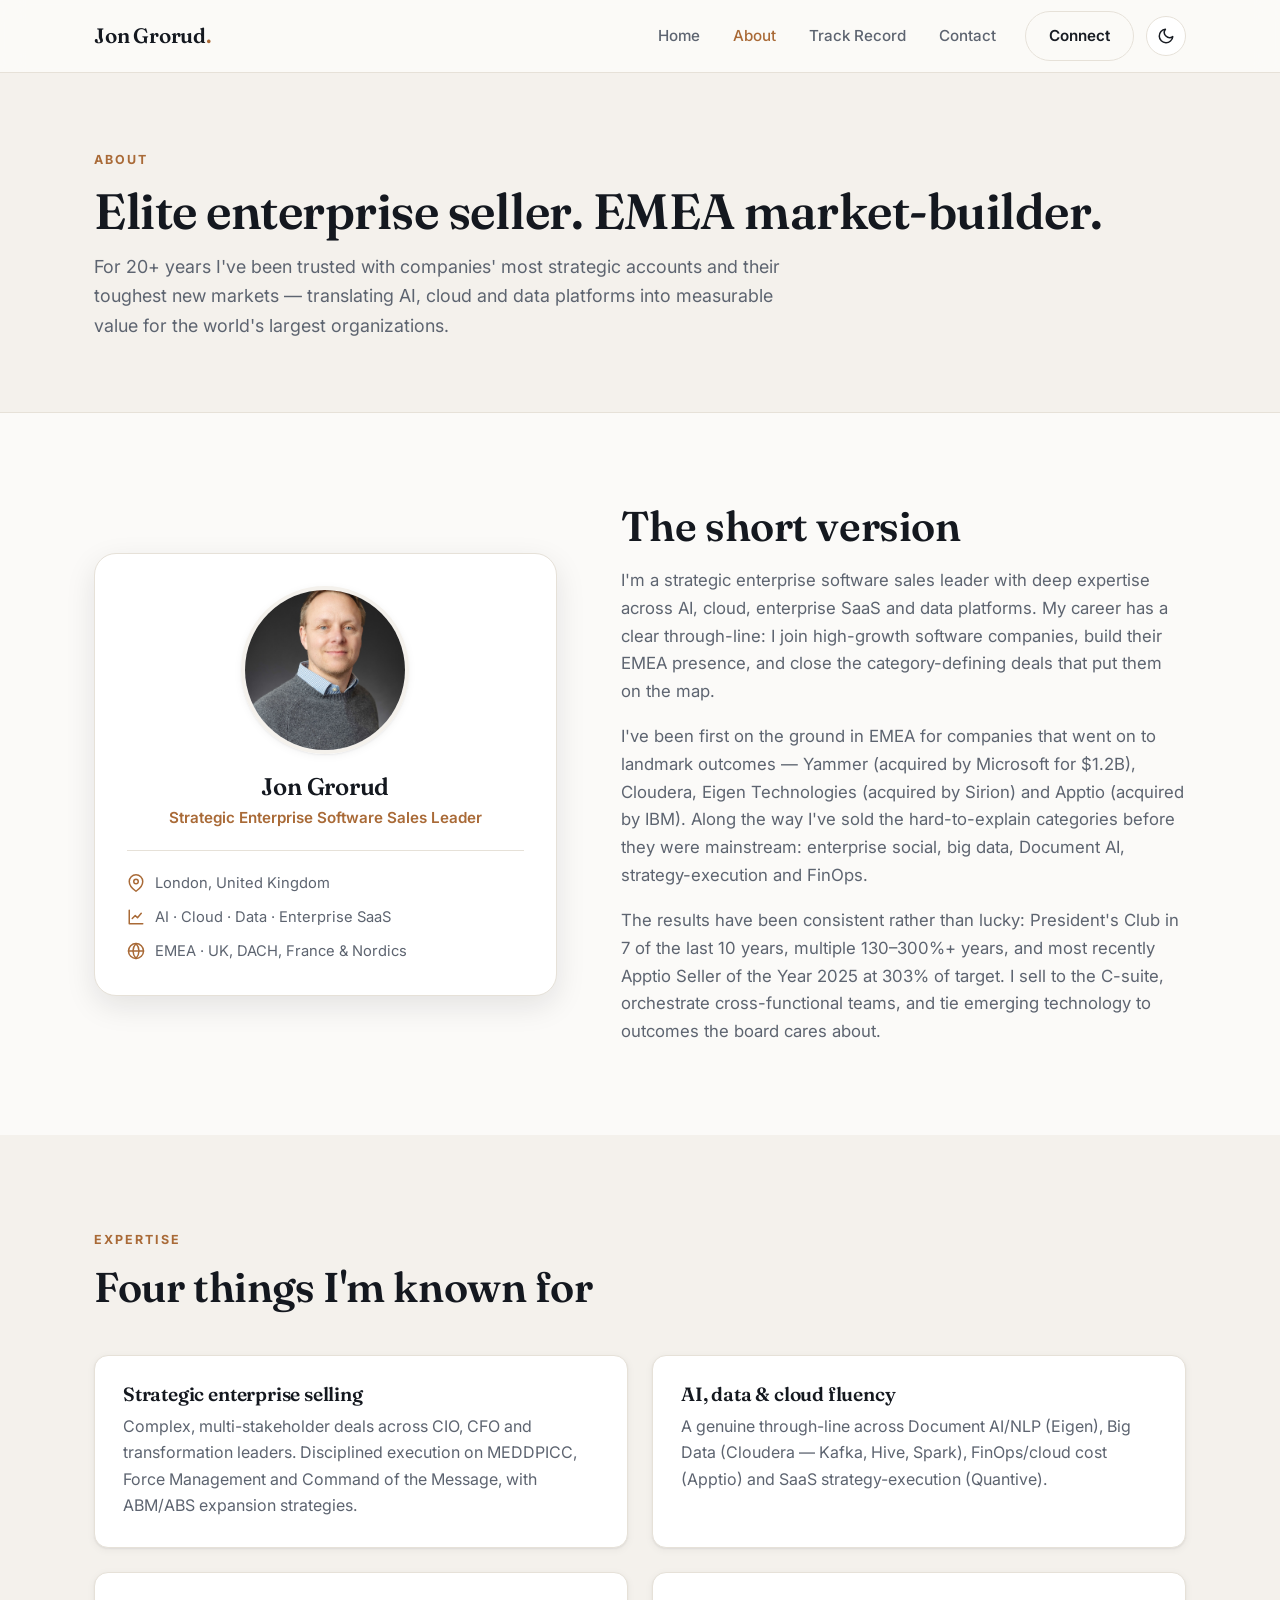
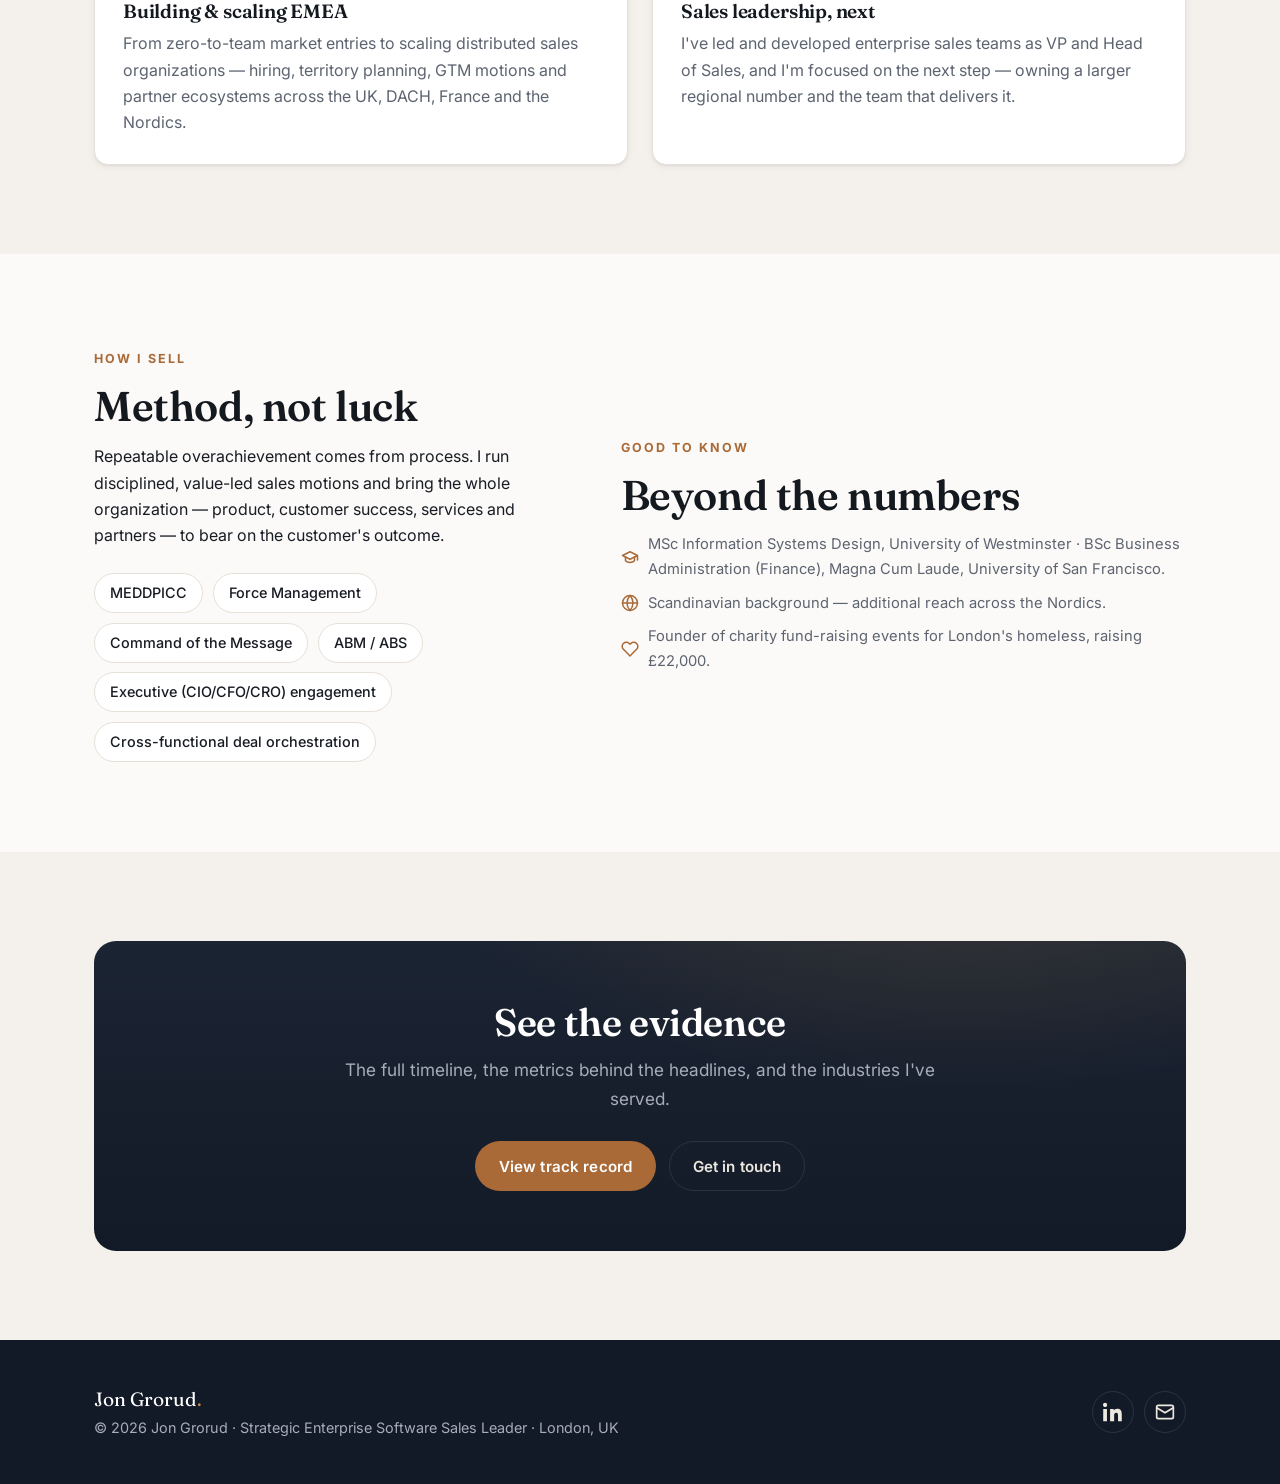
==== commit a7d3aa97: "Add Website V2 (jon-profile-v2): Executive Ink redesign from CV Repositions Jon Grorud as a strategi" ====
--- a/about.html
+++ b/about.html
@@ -5,13 +5,13 @@
     <meta name="viewport" content="width=device-width, initial-scale=1.0" />
     <meta
       name="description"
-      content="About Jon Grorud — Strategic Enterprise Software Executive with two decades of go-to-market and leadership experience."
+      content="About Jon Grorud — strategic enterprise software sales leader and EMEA market-builder with deep expertise across AI, cloud, data platforms and SaaS."
     />
     <title>About · Jon Grorud</title>
     <link rel="preconnect" href="https://fonts.googleapis.com" />
     <link rel="preconnect" href="https://fonts.gstatic.com" crossorigin />
     <link
-      href="https://fonts.googleapis.com/css2?family=Inter:wght@400;500;600;700;800&display=swap"
+      href="https://fonts.googleapis.com/css2?family=Fraunces:opsz,wght@9..144,500;9..144,600;9..144,700&family=Inter:wght@400;500;600;700;800&display=swap"
       rel="stylesheet"
     />
     <link rel="stylesheet" href="css/styles.css" />
@@ -25,11 +25,12 @@
         <ul class="nav__links" data-nav-links>
           <li><a href="index.html" class="nav__link">Home</a></li>
           <li><a href="about.html" class="nav__link is-active">About</a></li>
+          <li><a href="track-record.html" class="nav__link">Track Record</a></li>
           <li><a href="contact.html" class="nav__link">Contact</a></li>
         </ul>
 
         <div class="nav__actions">
-          <a href="contact.html" class="btn btn--ghost">Let's connect</a>
+          <a href="contact.html" class="btn btn--ghost">Connect</a>
           <button
             class="theme-toggle"
             type="button"
@@ -53,129 +54,222 @@
     </header>
 
     <main>
+      <!-- Page head -->
+      <section class="page-head">
+        <div class="container">
+          <span class="eyebrow">About</span>
+          <h1 class="page-head__title">
+            Elite enterprise seller. EMEA market-builder.
+          </h1>
+          <p class="page-head__lead">
+            For 20+ years I've been trusted with companies' most strategic
+            accounts and their toughest new markets — translating AI, cloud and
+            data platforms into measurable value for the world's largest
+            organizations.
+          </p>
+        </div>
+      </section>
+
+      <!-- Bio split -->
       <section class="section">
+        <div class="container split">
+          <div class="reveal">
+            <div class="profile-card">
+              <img
+                class="profile-card__photo"
+                src="assets/jon-grorud.jpg"
+                alt="Portrait of Jon Grorud"
+              />
+              <h2 class="profile-card__name">Jon Grorud</h2>
+              <p class="profile-card__role">
+                Strategic Enterprise Software Sales Leader
+              </p>
+              <ul class="profile-card__meta">
+                <li>
+                  <svg width="18" height="18" viewBox="0 0 24 24" fill="none" stroke="currentColor" stroke-width="2" stroke-linecap="round" stroke-linejoin="round"><path d="M21 10c0 7-9 13-9 13s-9-6-9-13a9 9 0 0 1 18 0z"/><circle cx="12" cy="10" r="3"/></svg>
+                  <span>London, United Kingdom</span>
+                </li>
+                <li>
+                  <svg width="18" height="18" viewBox="0 0 24 24" fill="none" stroke="currentColor" stroke-width="2" stroke-linecap="round" stroke-linejoin="round"><path d="M3 3v18h18"/><path d="M7 14l4-4 3 3 5-6"/></svg>
+                  <span>AI · Cloud · Data · Enterprise SaaS</span>
+                </li>
+                <li>
+                  <svg width="18" height="18" viewBox="0 0 24 24" fill="none" stroke="currentColor" stroke-width="2" stroke-linecap="round" stroke-linejoin="round"><circle cx="12" cy="12" r="10"/><path d="M2 12h20"/><path d="M12 2a15.3 15.3 0 0 1 4 10 15.3 15.3 0 0 1-4 10 15.3 15.3 0 0 1-4-10 15.3 15.3 0 0 1 4-10z"/></svg>
+                  <span>EMEA · UK, DACH, France &amp; Nordics</span>
+                </li>
+              </ul>
+            </div>
+          </div>
+
+          <div class="prose reveal">
+            <h2 class="section__title">The short version</h2>
+            <p>
+              I'm a strategic enterprise software sales leader with deep
+              expertise across AI, cloud, enterprise SaaS and data platforms.
+              My career has a clear through-line: I join high-growth software
+              companies, build their EMEA presence, and close the
+              category-defining deals that put them on the map.
+            </p>
+            <p>
+              I've been first on the ground in EMEA for companies that went on
+              to landmark outcomes — Yammer (acquired by Microsoft for $1.2B),
+              Cloudera, Eigen Technologies (acquired by Sirion) and Apptio
+              (acquired by IBM). Along the way I've sold the hard-to-explain
+              categories before they were mainstream: enterprise social, big
+              data, Document AI, strategy-execution and FinOps.
+            </p>
+            <p>
+              The results have been consistent rather than lucky: President's
+              Club in 7 of the last 10 years, multiple 130–300%+ years, and
+              most recently Apptio Seller of the Year 2025 at 303% of target.
+              I sell to the C-suite, orchestrate cross-functional teams, and
+              tie emerging technology to outcomes the board cares about.
+            </p>
+          </div>
+        </div>
+      </section>
+
+      <!-- Expertise (pillars) -->
+      <section class="section section--alt">
         <div class="container">
-          <div class="section__head" style="text-align: left; margin-inline: 0">
-            <span class="eyebrow">About me</span>
-            <h1 class="section__title">Strategic Enterprise Software Executive</h1>
-          </div>
-
-          <div class="about__grid">
-            <!-- Profile card -->
-            <aside class="profile-card">
-              <div class="avatar avatar--photo">
-                <img src="assets/jon-grorud.jpg" alt="Portrait of Jon Grorud" />
-              </div>
-              <h3>Jon Grorud</h3>
-              <p class="role">Strategic Enterprise Software Executive</p>
-              <p>Available for advisory, board, and leadership roles</p>
-              <div class="social">
-                <a href="https://www.linkedin.com/in/jongrorud/" target="_blank" rel="noopener" aria-label="LinkedIn"><svg width="18" height="18" viewBox="0 0 24 24" fill="currentColor" aria-hidden="true"><path d="M20.45 20.45h-3.56v-5.57c0-1.33-.02-3.04-1.85-3.04-1.85 0-2.14 1.45-2.14 2.94v5.67H9.35V9h3.41v1.56h.05c.48-.9 1.64-1.85 3.37-1.85 3.6 0 4.27 2.37 4.27 5.45v6.29zM5.34 7.43a2.07 2.07 0 1 1 0-4.14 2.07 2.07 0 0 1 0 4.14zM7.12 20.45H3.55V9h3.57v11.45zM22.22 0H1.77C.79 0 0 .77 0 1.73v20.54C0 23.23.79 24 1.77 24h20.45c.98 0 1.78-.77 1.78-1.73V1.73C24 .77 23.2 0 22.22 0z"/></svg></a>
-                <a href="mailto:jon.grorud@gmail.com" aria-label="Email"><svg width="18" height="18" viewBox="0 0 24 24" fill="none" stroke="currentColor" stroke-width="2" stroke-linecap="round" stroke-linejoin="round" aria-hidden="true"><path d="M4 4h16v16H4z"/><polyline points="22,6 12,13 2,6"/></svg></a>
-              </div>
-            </aside>
-
-            <!-- Bio + highlights + timeline + industries -->
-            <div class="about__body">
-              <p>
-                I'm an enterprise software executive with more than two decades
-                of experience helping software companies scale revenue, build
-                world-class go-to-market organizations, and earn the trust of
-                the world's largest enterprises.
-              </p>
-              <p>
-                I partner closely with founders, boards, and C-suite leaders to
-                turn ambitious strategy into durable, measurable growth — from
-                first enterprise logo to nine-figure ARR and beyond. My approach
-                pairs disciplined operational rigor with genuine, long-term
-                customer relationships.
-              </p>
-
-              <h3 style="margin-top: 2rem">Career highlights</h3>
-              <div class="grid grid--2">
-                <article class="highlight">
-                  <span class="highlight__metric">$0 → $100M ARR</span>
-                  <p>
-                    Scaled a SaaS platform from early revenue to nine-figure ARR
-                    with a repeatable enterprise sales engine.
-                  </p>
-                </article>
-                <article class="highlight">
-                  <span class="highlight__metric">8-figure deals</span>
-                  <p>
-                    Led and closed multiple multi-million-dollar agreements with
-                    Fortune 500 organizations.
-                  </p>
-                </article>
-                <article class="highlight">
-                  <span class="highlight__metric">100+ person org</span>
-                  <p>
-                    Built and led global sales, customer success, and
-                    partnership organizations.
-                  </p>
-                </article>
-                <article class="highlight">
-                  <span class="highlight__metric">Successful exits</span>
-                  <p>
-                    Drove growth contributing to successful acquisitions and
-                    strong investor outcomes.
-                  </p>
-                </article>
-              </div>
-
-              <h3 style="margin-top: 2rem">Experience</h3>
-              <div class="timeline">
-                <div class="timeline__item">
-                  <span class="timeline__date">2018 — Present</span>
-                  <h4 class="timeline__title">Chief Revenue Officer · Enterprise SaaS</h4>
-                  <p>
-                    Lead global go-to-market strategy and execution, scaling
-                    revenue and building a high-performing enterprise sales and
-                    customer success organization.
-                  </p>
-                </div>
-                <div class="timeline__item">
-                  <span class="timeline__date">2012 — 2018</span>
-                  <h4 class="timeline__title">SVP, Sales &amp; Customer Success</h4>
-                  <p>
-                    Built and led the enterprise sales motion, expanding into new
-                    verticals and landing strategic Fortune 500 accounts.
-                  </p>
-                </div>
-                <div class="timeline__item">
-                  <span class="timeline__date">2004 — 2012</span>
-                  <h4 class="timeline__title">Enterprise Sales Leadership</h4>
-                  <p>
-                    Progressed through senior sales and leadership roles, closing
-                    transformational enterprise software deals across industries.
-                  </p>
-                </div>
-              </div>
-
-              <h3 style="margin-top: 2rem">Industries served</h3>
-              <div class="skills">
-                <span class="skill">Financial Services</span>
-                <span class="skill">Healthcare &amp; Life Sciences</span>
-                <span class="skill">Manufacturing</span>
-                <span class="skill">Retail &amp; E-commerce</span>
-                <span class="skill">Technology &amp; SaaS</span>
-                <span class="skill">Telecommunications</span>
-                <span class="skill">Public Sector</span>
-                <span class="skill">Energy &amp; Utilities</span>
-              </div>
+          <div class="section__head reveal">
+            <span class="eyebrow">Expertise</span>
+            <h2 class="section__title">Four things I'm known for</h2>
+          </div>
+
+          <div class="grid grid--2">
+            <article class="card reveal">
+              <h3 class="card__title">Strategic enterprise selling</h3>
+              <p>
+                Complex, multi-stakeholder deals across CIO, CFO and
+                transformation leaders. Disciplined execution on MEDDPICC,
+                Force Management and Command of the Message, with ABM/ABS
+                expansion strategies.
+              </p>
+            </article>
+            <article class="card reveal">
+              <h3 class="card__title">AI, data &amp; cloud fluency</h3>
+              <p>
+                A genuine through-line across Document AI/NLP (Eigen), Big Data
+                (Cloudera — Kafka, Hive, Spark), FinOps/cloud cost (Apptio) and
+                SaaS strategy-execution (Quantive).
+              </p>
+            </article>
+            <article class="card reveal">
+              <h3 class="card__title">Building &amp; scaling EMEA</h3>
+              <p>
+                From zero-to-team market entries to scaling distributed sales
+                organizations — hiring, territory planning, GTM motions and
+                partner ecosystems across the UK, DACH, France and the Nordics.
+              </p>
+            </article>
+            <article class="card reveal">
+              <h3 class="card__title">Sales leadership, next</h3>
+              <p>
+                I've led and developed enterprise sales teams as VP and Head of
+                Sales, and I'm focused on the next step — owning a larger
+                regional number and the team that delivers it.
+              </p>
+            </article>
+          </div>
+        </div>
+      </section>
+
+      <!-- How I sell + facts -->
+      <section class="section">
+        <div class="container split">
+          <div class="reveal">
+            <span class="eyebrow">How I sell</span>
+            <h2 class="section__title">Method, not luck</h2>
+            <p class="prose">
+              Repeatable overachievement comes from process. I run disciplined,
+              value-led sales motions and bring the whole organization — product,
+              customer success, services and partners — to bear on the customer's
+              outcome.
+            </p>
+            <div class="badges" style="margin-top: 1.5rem">
+              <span class="badge">MEDDPICC</span>
+              <span class="badge">Force Management</span>
+              <span class="badge">Command of the Message</span>
+              <span class="badge">ABM / ABS</span>
+              <span class="badge">Executive (CIO/CFO/CRO) engagement</span>
+              <span class="badge">Cross-functional deal orchestration</span>
             </div>
           </div>
+
+          <div class="reveal">
+            <span class="eyebrow">Good to know</span>
+            <h2 class="section__title">Beyond the numbers</h2>
+            <ul class="profile-card__meta" style="border: 0; padding: 0; margin-top: 0.5rem">
+              <li>
+                <svg width="18" height="18" viewBox="0 0 24 24" fill="none" stroke="currentColor" stroke-width="2" stroke-linecap="round" stroke-linejoin="round"><path d="M22 10v6M2 10l10-5 10 5-10 5z"/><path d="M6 12v5c3 3 9 3 12 0v-5"/></svg>
+                <span>
+                  MSc Information Systems Design, University of Westminster ·
+                  BSc Business Administration (Finance), Magna Cum Laude,
+                  University of San Francisco.
+                </span>
+              </li>
+              <li>
+                <svg width="18" height="18" viewBox="0 0 24 24" fill="none" stroke="currentColor" stroke-width="2" stroke-linecap="round" stroke-linejoin="round"><circle cx="12" cy="12" r="10"/><path d="M2 12h20"/><path d="M12 2a15.3 15.3 0 0 1 4 10 15.3 15.3 0 0 1-4 10 15.3 15.3 0 0 1-4-10 15.3 15.3 0 0 1 4-10z"/></svg>
+                <span>Scandinavian background — additional reach across the Nordics.</span>
+              </li>
+              <li>
+                <svg width="18" height="18" viewBox="0 0 24 24" fill="none" stroke="currentColor" stroke-width="2" stroke-linecap="round" stroke-linejoin="round"><path d="M20.84 4.61a5.5 5.5 0 0 0-7.78 0L12 5.67l-1.06-1.06a5.5 5.5 0 0 0-7.78 7.78l1.06 1.06L12 21.23l7.78-7.78 1.06-1.06a5.5 5.5 0 0 0 0-7.78z"/></svg>
+                <span>
+                  Founder of charity fund-raising events for London's homeless,
+                  raising £22,000.
+                </span>
+              </li>
+            </ul>
+          </div>
+        </div>
+      </section>
+
+      <!-- CTA -->
+      <section class="section section--alt">
+        <div class="container">
+          <div class="cta on-dark reveal">
+            <h2>See the evidence</h2>
+            <p>
+              The full timeline, the metrics behind the headlines, and the
+              industries I've served.
+            </p>
+            <div class="cta__actions">
+              <a href="track-record.html" class="btn btn--primary">View track record</a>
+              <a href="contact.html" class="btn btn--ghost">Get in touch</a>
+            </div>
+          </div>
         </div>
       </section>
     </main>
 
     <!-- Footer -->
-    <footer class="site-footer">
-      <div class="container site-footer__grid">
-        <p>&copy; <span data-year>2025</span> Jon Grorud. All rights reserved.</p>
-        <div class="social">
-          <a href="https://www.linkedin.com/in/jongrorud/" target="_blank" rel="noopener" aria-label="LinkedIn"><svg width="18" height="18" viewBox="0 0 24 24" fill="currentColor" aria-hidden="true"><path d="M20.45 20.45h-3.56v-5.57c0-1.33-.02-3.04-1.85-3.04-1.85 0-2.14 1.45-2.14 2.94v5.67H9.35V9h3.41v1.56h.05c.48-.9 1.64-1.85 3.37-1.85 3.6 0 4.27 2.37 4.27 5.45v6.29zM5.34 7.43a2.07 2.07 0 1 1 0-4.14 2.07 2.07 0 0 1 0 4.14zM7.12 20.45H3.55V9h3.57v11.45zM22.22 0H1.77C.79 0 0 .77 0 1.73v20.54C0 23.23.79 24 1.77 24h20.45c.98 0 1.78-.77 1.78-1.73V1.73C24 .77 23.2 0 22.22 0z"/></svg></a>
-          <a href="mailto:jon.grorud@gmail.com" aria-label="Email"><svg width="18" height="18" viewBox="0 0 24 24" fill="none" stroke="currentColor" stroke-width="2" stroke-linecap="round" stroke-linejoin="round" aria-hidden="true"><path d="M4 4h16v16H4z"/><polyline points="22,6 12,13 2,6"/></svg></a>
+    <footer class="site-footer on-dark">
+      <div class="container footer__grid">
+        <div>
+          <div class="footer__brand">Jon Grorud<span>.</span></div>
+          <p class="footer__note">
+            &copy; <span data-year>2025</span> Jon Grorud · Strategic Enterprise
+            Software Sales Leader · London, UK
+          </p>
+        </div>
+        <div class="socials">
+          <a
+            href="https://www.linkedin.com/in/jongrorud/"
+            class="social"
+            target="_blank"
+            rel="noopener"
+            aria-label="LinkedIn profile"
+          >
+            <svg width="20" height="20" viewBox="0 0 24 24" fill="currentColor" aria-hidden="true"><path d="M4.98 3.5C4.98 4.88 3.87 6 2.5 6S0 4.88 0 3.5 1.12 1 2.5 1s2.48 1.12 2.48 2.5zM.25 8.25h4.5V23H.25V8.25zM8.5 8.25h4.31v2.02h.06c.6-1.13 2.07-2.32 4.26-2.32 4.56 0 5.4 3 5.4 6.9V23h-4.5v-6.54c0-1.56-.03-3.56-2.17-3.56-2.17 0-2.5 1.7-2.5 3.45V23H8.5V8.25z"/></svg>
+          </a>
+          <a
+            href="mailto:jon.grorud@gmail.com"
+            class="social"
+            aria-label="Send an email"
+          >
+            <svg width="20" height="20" viewBox="0 0 24 24" fill="none" stroke="currentColor" stroke-width="2" stroke-linecap="round" stroke-linejoin="round" aria-hidden="true"><rect x="2" y="4" width="20" height="16" rx="2"/><path d="m22 7-10 6L2 7"/></svg>
+          </a>
         </div>
       </div>
     </footer>
--- a/css/styles.css
+++ b/css/styles.css
@@ -1,55 +1,81 @@
-/* ==========================================================================
-   Design tokens
+/* =============================================================================
+   Jon Grorud — Website V2 "Executive Ink"
+   Palette: deep navy/ink + warm off-white + copper/gold accent
+   Type: Fraunces (serif display) + Inter (sans body)
+   Vanilla CSS, mobile-first, light/dark themes.
    ========================================================================== */
+
+/* ----- Design tokens ----------------------------------------------------- */
 :root {
-  --color-bg: #ffffff;
-  --color-surface: #f6f7f9;
-  --color-surface-alt: #eef1f5;
-  --color-text: #1a1d24;
-  --color-text-muted: #5b6472;
-  --color-border: #e2e6ec;
-  --color-primary: #4f46e5;
-  --color-primary-hover: #4338ca;
-  --color-primary-contrast: #ffffff;
-  --color-accent: #06b6d4;
-
-  --shadow-sm: 0 1px 2px rgba(16, 24, 40, 0.06);
-  --shadow-md: 0 6px 18px rgba(16, 24, 40, 0.08);
-  --shadow-lg: 0 18px 40px rgba(16, 24, 40, 0.12);
+  /* Brand */
+  --ink: #14181f;
+  --navy: #161d2b;
+  --navy-deep: #10151f;
+  --copper: #a96a37;
+  --copper-strong: #8c5526;
+  --gold: #c08a3e;
+
+  /* Light theme */
+  --color-bg: #fbfaf8;
+  --color-surface: #ffffff;
+  --color-surface-2: #f4f1ec;
+  --color-text: #181c23;
+  --color-text-muted: #5d6470;
+  --color-heading: #14181f;
+  --color-border: #e6e1d8;
+  --color-accent: #a96a37;
+  --color-accent-strong: #8c5526;
+  --color-on-accent: #ffffff;
+
+  /* Dark-on-light hero section uses these tokens */
+  --color-invert-bg: #131a27;
+  --color-invert-surface: #1b2433;
+  --color-invert-text: #ece7df;
+  --color-invert-muted: #a6acb8;
+  --color-invert-border: #2a3342;
+
+  --shadow-sm: 0 1px 2px rgba(18, 22, 28, 0.06),
+    0 2px 8px rgba(18, 22, 28, 0.05);
+  --shadow-md: 0 10px 30px rgba(18, 22, 28, 0.1);
+  --shadow-lg: 0 24px 60px rgba(16, 21, 31, 0.18);
 
   --radius-sm: 8px;
   --radius-md: 14px;
   --radius-lg: 22px;
-
-  --container: 1120px;
-  --header-height: 68px;
-
-  --font-sans: "Inter", system-ui, -apple-system, "Segoe UI", Roboto, Helvetica,
-    Arial, sans-serif;
-
-  --transition: 0.2s ease;
-}
-
-[data-theme="dark"] {
-  --color-bg: #0e1117;
-  --color-surface: #161b22;
-  --color-surface-alt: #1c232d;
-  --color-text: #e6e9ef;
-  --color-text-muted: #9aa4b2;
-  --color-border: #2a323d;
-  --color-primary: #818cf8;
-  --color-primary-hover: #a5b4fc;
-  --color-primary-contrast: #0e1117;
-  --color-accent: #22d3ee;
-
-  --shadow-sm: 0 1px 2px rgba(0, 0, 0, 0.4);
-  --shadow-md: 0 6px 18px rgba(0, 0, 0, 0.45);
-  --shadow-lg: 0 18px 40px rgba(0, 0, 0, 0.55);
-}
-
-/* ==========================================================================
-   Base
-   ========================================================================== */
+  --radius-pill: 999px;
+
+  --container: 1140px;
+  --transition: 0.25s cubic-bezier(0.4, 0, 0.2, 1);
+
+  --font-serif: "Fraunces", Georgia, "Times New Roman", serif;
+  --font-sans: "Inter", -apple-system, BlinkMacSystemFont, "Segoe UI", Roboto,
+    Helvetica, Arial, sans-serif;
+}
+
+html[data-theme="dark"] {
+  --color-bg: #0d1118;
+  --color-surface: #151b25;
+  --color-surface-2: #1b2230;
+  --color-text: #e7e3db;
+  --color-text-muted: #9aa1ad;
+  --color-heading: #f3efe8;
+  --color-border: #28303d;
+  --color-accent: #d4a162;
+  --color-accent-strong: #e0b277;
+  --color-on-accent: #161009;
+
+  --color-invert-bg: #090c12;
+  --color-invert-surface: #131927;
+  --color-invert-text: #ece7df;
+  --color-invert-muted: #99a0ac;
+  --color-invert-border: #232b39;
+
+  --shadow-sm: 0 1px 2px rgba(0, 0, 0, 0.3);
+  --shadow-md: 0 12px 32px rgba(0, 0, 0, 0.45);
+  --shadow-lg: 0 24px 60px rgba(0, 0, 0, 0.55);
+}
+
+/* ----- Reset ------------------------------------------------------------- */
 *,
 *::before,
 *::after {
@@ -58,16 +84,18 @@
 
 html {
   scroll-behavior: smooth;
+  -webkit-text-size-adjust: 100%;
 }
 
 body {
   margin: 0;
   font-family: var(--font-sans);
+  font-size: 1rem;
+  line-height: 1.65;
   color: var(--color-text);
   background-color: var(--color-bg);
-  line-height: 1.65;
   -webkit-font-smoothing: antialiased;
-  text-rendering: optimizeLegibility;
+  -moz-osx-font-smoothing: grayscale;
   transition: background-color var(--transition), color var(--transition);
 }
 
@@ -75,25 +103,26 @@
 h2,
 h3,
 h4 {
-  line-height: 1.2;
-  margin: 0 0 0.5em;
-  font-weight: 700;
-  letter-spacing: -0.02em;
+  font-family: var(--font-serif);
+  color: var(--color-heading);
+  font-weight: 600;
+  line-height: 1.12;
+  letter-spacing: -0.01em;
+  margin: 0;
 }
 
 p {
-  margin: 0 0 1rem;
-  color: var(--color-text-muted);
+  margin: 0;
 }
 
 a {
-  color: var(--color-primary);
+  color: var(--color-accent);
   text-decoration: none;
   transition: color var(--transition);
 }
 
 a:hover {
-  color: var(--color-primary-hover);
+  color: var(--color-accent-strong);
 }
 
 img {
@@ -101,103 +130,138 @@
   display: block;
 }
 
+ul {
+  margin: 0;
+  padding: 0;
+  list-style: none;
+}
+
+:focus-visible {
+  outline: 2px solid var(--color-accent);
+  outline-offset: 3px;
+  border-radius: 4px;
+}
+
+/* ----- Layout helpers ---------------------------------------------------- */
 .container {
   width: 100%;
   max-width: var(--container);
   margin-inline: auto;
-  padding-inline: 1.25rem;
+  padding-inline: 1.5rem;
 }
 
 .section {
-  padding-block: clamp(3rem, 8vw, 6rem);
+  padding-block: clamp(3.5rem, 7vw, 6rem);
 }
 
 .section--alt {
-  background-color: var(--color-surface);
+  background-color: var(--color-surface-2);
 }
 
 .section__head {
   max-width: 640px;
-  margin: 0 auto 2.5rem;
+  margin-bottom: 2.75rem;
+}
+
+.section__head--center {
+  margin-inline: auto;
   text-align: center;
+}
+
+.section__title {
+  font-size: clamp(1.8rem, 3.4vw, 2.6rem);
+  margin-bottom: 0.85rem;
+}
+
+.section__subtitle {
+  color: var(--color-text-muted);
+  font-size: 1.075rem;
 }
 
 .eyebrow {
   display: inline-block;
-  font-size: 0.8rem;
-  font-weight: 600;
-  letter-spacing: 0.12em;
+  font-family: var(--font-sans);
+  font-size: 0.78rem;
+  font-weight: 700;
+  letter-spacing: 0.16em;
   text-transform: uppercase;
-  color: var(--color-primary);
-  margin-bottom: 0.75rem;
-}
-
-.section__title {
-  font-size: clamp(1.75rem, 4vw, 2.5rem);
-}
-
-.section__subtitle {
-  font-size: 1.05rem;
-}
-
-/* ==========================================================================
-   Buttons
-   ========================================================================== */
+  color: var(--color-accent);
+  margin-bottom: 0.85rem;
+}
+
+.accent {
+  color: var(--color-accent);
+  font-style: italic;
+}
+
+.lead {
+  font-size: 1.15rem;
+  color: var(--color-text-muted);
+}
+
+/* ----- Buttons ----------------------------------------------------------- */
 .btn {
+  --btn-pad-y: 0.7rem;
+  --btn-pad-x: 1.4rem;
   display: inline-flex;
   align-items: center;
   justify-content: center;
   gap: 0.5rem;
-  padding: 0.75rem 1.4rem;
-  border-radius: var(--radius-sm);
+  padding: var(--btn-pad-y) var(--btn-pad-x);
+  font-family: var(--font-sans);
+  font-size: 0.95rem;
   font-weight: 600;
-  font-size: 0.95rem;
+  letter-spacing: 0.01em;
+  border-radius: var(--radius-pill);
+  border: 1px solid transparent;
   cursor: pointer;
-  border: 1px solid transparent;
-  transition: background-color var(--transition), color var(--transition),
-    transform var(--transition), box-shadow var(--transition),
-    border-color var(--transition);
-}
-
-.btn:active {
-  transform: translateY(1px);
+  transition: transform var(--transition), background-color var(--transition),
+    border-color var(--transition), color var(--transition);
+}
+
+.btn:hover {
+  transform: translateY(-2px);
 }
 
 .btn--primary {
-  background-color: var(--color-primary);
-  color: var(--color-primary-contrast);
-  box-shadow: var(--shadow-sm);
+  background-color: var(--color-accent);
+  color: var(--color-on-accent);
 }
 
 .btn--primary:hover {
-  background-color: var(--color-primary-hover);
-  color: var(--color-primary-contrast);
-  box-shadow: var(--shadow-md);
+  background-color: var(--color-accent-strong);
+  color: var(--color-on-accent);
 }
 
 .btn--ghost {
   background-color: transparent;
+  border-color: var(--color-border);
   color: var(--color-text);
-  border-color: var(--color-border);
 }
 
 .btn--ghost:hover {
-  border-color: var(--color-primary);
-  color: var(--color-primary);
-}
-
-/* ==========================================================================
-   Header / Nav
-   ========================================================================== */
+  border-color: var(--color-accent);
+  color: var(--color-accent);
+}
+
+/* Buttons that sit on the dark hero/footer */
+.on-dark .btn--ghost {
+  border-color: var(--color-invert-border);
+  color: var(--color-invert-text);
+}
+
+.on-dark .btn--ghost:hover {
+  border-color: var(--color-accent);
+  color: var(--color-accent);
+}
+
+/* ----- Header / nav ------------------------------------------------------ */
 .site-header {
   position: sticky;
   top: 0;
   z-index: 50;
-  height: var(--header-height);
-  display: flex;
-  align-items: center;
-  background-color: color-mix(in srgb, var(--color-bg) 85%, transparent);
-  backdrop-filter: blur(10px);
+  background-color: color-mix(in srgb, var(--color-bg) 88%, transparent);
+  backdrop-filter: saturate(180%) blur(12px);
   border-bottom: 1px solid var(--color-border);
 }
 
@@ -205,42 +269,45 @@
   display: flex;
   align-items: center;
   justify-content: space-between;
-  width: 100%;
+  gap: 1rem;
+  min-height: 72px;
 }
 
 .nav__brand {
-  font-weight: 800;
-  font-size: 1.2rem;
-  color: var(--color-text);
-  letter-spacing: -0.03em;
+  font-family: var(--font-serif);
+  font-size: 1.3rem;
+  font-weight: 600;
+  color: var(--color-heading);
+  letter-spacing: -0.01em;
 }
 
 .nav__brand span {
-  color: var(--color-primary);
+  color: var(--color-accent);
 }
 
 .nav__links {
   display: flex;
   align-items: center;
-  gap: 1.75rem;
-  list-style: none;
-  margin: 0;
-  padding: 0;
+  gap: 0.35rem;
+  margin-left: auto;
 }
 
 .nav__link {
+  position: relative;
+  display: inline-block;
+  padding: 0.5rem 0.85rem;
   color: var(--color-text-muted);
   font-weight: 500;
-  font-size: 0.97rem;
-}
-
-.nav__link:hover,
+  font-size: 0.95rem;
+  border-radius: var(--radius-sm);
+}
+
+.nav__link:hover {
+  color: var(--color-text);
+}
+
 .nav__link.is-active {
-  color: var(--color-text);
-}
-
-.nav__link.is-active {
-  font-weight: 600;
+  color: var(--color-accent);
 }
 
 .nav__actions {
@@ -250,9 +317,8 @@
 }
 
 .theme-toggle {
-  display: inline-flex;
-  align-items: center;
-  justify-content: center;
+  display: inline-grid;
+  place-items: center;
   width: 40px;
   height: 40px;
   border-radius: 50%;
@@ -260,22 +326,24 @@
   background-color: var(--color-surface);
   color: var(--color-text);
   cursor: pointer;
-  transition: background-color var(--transition), border-color var(--transition);
+  transition: border-color var(--transition), color var(--transition),
+    background-color var(--transition);
 }
 
 .theme-toggle:hover {
-  border-color: var(--color-primary);
-}
-
-.theme-toggle .icon-sun {
+  border-color: var(--color-accent);
+  color: var(--color-accent);
+}
+
+.icon-sun {
   display: none;
 }
 
-[data-theme="dark"] .theme-toggle .icon-sun {
+html[data-theme="dark"] .icon-sun {
   display: block;
 }
 
-[data-theme="dark"] .theme-toggle .icon-moon {
+html[data-theme="dark"] .icon-moon {
   display: none;
 }
 
@@ -286,153 +354,168 @@
   gap: 5px;
   width: 42px;
   height: 42px;
+  padding: 0 10px;
+  background-color: transparent;
   border: 1px solid var(--color-border);
   border-radius: var(--radius-sm);
-  background-color: var(--color-surface);
   cursor: pointer;
 }
 
 .nav__toggle span {
   display: block;
-  width: 18px;
   height: 2px;
-  margin-inline: auto;
+  width: 100%;
   background-color: var(--color-text);
   transition: transform var(--transition), opacity var(--transition);
 }
 
-/* ==========================================================================
-   Hero
-   ========================================================================== */
+/* ----- Hero -------------------------------------------------------------- */
 .hero {
   position: relative;
+  background:
+    radial-gradient(
+      1100px 520px at 78% -10%,
+      rgba(192, 138, 62, 0.16),
+      transparent 60%
+    ),
+    linear-gradient(180deg, var(--color-invert-bg), var(--navy-deep));
+  color: var(--color-invert-text);
   overflow: hidden;
-  padding-block: clamp(3.5rem, 9vw, 7rem);
-}
-
-.hero::before {
+}
+
+.hero::after {
   content: "";
   position: absolute;
   inset: 0;
-  background: radial-gradient(
-      60% 60% at 80% 0%,
-      color-mix(in srgb, var(--color-primary) 18%, transparent),
-      transparent 60%
-    ),
-    radial-gradient(
-      50% 50% at 0% 100%,
-      color-mix(in srgb, var(--color-accent) 16%, transparent),
-      transparent 55%
-    );
-  z-index: -1;
+  background-image: radial-gradient(
+    rgba(255, 255, 255, 0.035) 1px,
+    transparent 1px
+  );
+  background-size: 22px 22px;
+  pointer-events: none;
 }
 
 .hero__grid {
+  position: relative;
+  z-index: 1;
   display: grid;
-  grid-template-columns: 1.1fr 0.9fr;
+  grid-template-columns: 1.15fr 0.85fr;
+  align-items: center;
   gap: clamp(2rem, 5vw, 4rem);
-  align-items: center;
+  padding-block: clamp(3.5rem, 8vw, 6.5rem);
+}
+
+.hero__content .eyebrow {
+  color: var(--gold);
 }
 
 .hero__title {
-  font-size: clamp(2.25rem, 5.5vw, 3.75rem);
-  margin-bottom: 1rem;
+  color: #fff;
+  font-size: clamp(2.4rem, 5.4vw, 4rem);
+  margin-bottom: 1.25rem;
 }
 
 .hero__title .accent {
-  background: linear-gradient(120deg, var(--color-primary), var(--color-accent));
-  -webkit-background-clip: text;
-  background-clip: text;
-  -webkit-text-fill-color: transparent;
+  color: var(--gold);
 }
 
 .hero__lead {
-  font-size: 1.15rem;
-  max-width: 48ch;
+  color: var(--color-invert-muted);
+  font-size: 1.18rem;
+  max-width: 36rem;
   margin-bottom: 2rem;
 }
 
 .hero__actions {
   display: flex;
   flex-wrap: wrap;
-  gap: 0.9rem;
+  gap: 0.85rem;
+  margin-bottom: 2.5rem;
 }
 
 .hero__media {
-  display: flex;
-  justify-content: center;
-}
-
-.avatar {
-  width: clamp(220px, 30vw, 320px);
-  aspect-ratio: 1;
-  border-radius: var(--radius-lg);
-  background: linear-gradient(145deg, var(--color-primary), var(--color-accent));
   display: grid;
   place-items: center;
-  color: #fff;
-  font-size: clamp(4rem, 10vw, 6rem);
-  font-weight: 800;
+}
+
+.portrait {
+  position: relative;
+  width: min(340px, 100%);
+  aspect-ratio: 4 / 5;
+  border-radius: var(--radius-lg);
+  overflow: hidden;
   box-shadow: var(--shadow-lg);
-  position: relative;
-}
-
-.avatar::after {
+  border: 1px solid rgba(255, 255, 255, 0.12);
+}
+
+.portrait::after {
   content: "";
   position: absolute;
-  inset: 12px;
-  border-radius: inherit;
-  border: 2px solid rgba(255, 255, 255, 0.35);
-}
-
-/* ==========================================================================
-   Stats
-   ========================================================================== */
-.stats {
+  inset: 0;
+  box-shadow: inset 0 -60px 80px -40px rgba(11, 15, 22, 0.7);
+}
+
+.portrait img {
+  width: 100%;
+  height: 100%;
+  object-fit: cover;
+}
+
+/* Proof bar */
+.proof-bar {
+  position: relative;
+  z-index: 1;
+  border-top: 1px solid var(--color-invert-border);
+}
+
+.proof-bar__grid {
   display: grid;
-  grid-template-columns: repeat(3, 1fr);
-  gap: 1.5rem;
-  margin-top: 3rem;
-}
-
-.stat {
+  grid-template-columns: repeat(4, 1fr);
+  gap: 1rem;
+  padding-block: 1.75rem;
+}
+
+.proof {
   text-align: center;
-  padding: 1.5rem 1rem;
-  background-color: var(--color-surface);
-  border: 1px solid var(--color-border);
-  border-radius: var(--radius-md);
-}
-
-.stat__value {
-  font-size: clamp(1.75rem, 4vw, 2.5rem);
-  font-weight: 800;
-  color: var(--color-text);
-}
-
-.stat__label {
-  font-size: 0.9rem;
-  color: var(--color-text-muted);
-  margin: 0;
-}
-
-/* ==========================================================================
-   Cards / grid
-   ========================================================================== */
+  padding-inline: 0.5rem;
+}
+
+.proof__num {
+  font-family: var(--font-serif);
+  font-size: clamp(1.5rem, 3vw, 2.1rem);
+  font-weight: 600;
+  color: var(--gold);
+  line-height: 1.1;
+}
+
+.proof__label {
+  display: block;
+  margin-top: 0.35rem;
+  font-size: 0.85rem;
+  color: var(--color-invert-muted);
+}
+
+/* ----- Generic grids ----------------------------------------------------- */
 .grid {
   display: grid;
   gap: 1.5rem;
 }
 
+.grid--2 {
+  grid-template-columns: repeat(2, 1fr);
+}
+
 .grid--3 {
   grid-template-columns: repeat(3, 1fr);
 }
 
-.grid--2 {
-  grid-template-columns: repeat(2, 1fr);
-}
-
+.grid--4 {
+  grid-template-columns: repeat(4, 1fr);
+}
+
+/* ----- Cards ------------------------------------------------------------- */
 .card {
-  background-color: var(--color-bg);
+  background-color: var(--color-surface);
   border: 1px solid var(--color-border);
   border-radius: var(--radius-md);
   padding: 1.75rem;
@@ -444,36 +527,147 @@
 .card:hover {
   transform: translateY(-4px);
   box-shadow: var(--shadow-md);
-  border-color: color-mix(in srgb, var(--color-primary) 40%, var(--color-border));
+  border-color: color-mix(in srgb, var(--color-accent) 45%, var(--color-border));
 }
 
 .card__icon {
-  width: 48px;
-  height: 48px;
+  display: inline-grid;
+  place-items: center;
+  width: 46px;
+  height: 46px;
+  border-radius: 12px;
+  margin-bottom: 1rem;
+  color: var(--color-accent);
+  background-color: color-mix(in srgb, var(--color-accent) 12%, transparent);
+}
+
+.card__title {
+  font-size: 1.2rem;
+  margin-bottom: 0.5rem;
+}
+
+.card__kicker {
+  font-size: 0.78rem;
+  font-weight: 700;
+  letter-spacing: 0.08em;
+  text-transform: uppercase;
+  color: var(--color-accent);
+  margin-bottom: 0.6rem;
+}
+
+.card p {
+  color: var(--color-text-muted);
+}
+
+/* Pillar cards (numbered) */
+.pillar {
+  position: relative;
+  overflow: hidden;
+}
+
+.pillar__index {
+  font-family: var(--font-serif);
+  font-size: 0.9rem;
+  font-weight: 600;
+  color: var(--color-on-accent);
+  background: var(--color-accent);
+  width: 30px;
+  height: 30px;
+  border-radius: 50%;
+  display: inline-grid;
+  place-items: center;
+  margin-bottom: 0.9rem;
+}
+
+/* ----- Highlight cards (metric-forward) ---------------------------------- */
+.highlight {
+  background-color: var(--color-surface);
+  border: 1px solid var(--color-border);
+  border-left: 3px solid var(--color-accent);
+  border-radius: var(--radius-md);
+  padding: 1.5rem;
+  box-shadow: var(--shadow-sm);
+}
+
+.highlight__metric {
+  display: block;
+  font-family: var(--font-serif);
+  font-size: 1.4rem;
+  font-weight: 600;
+  color: var(--color-heading);
+  margin-bottom: 0.3rem;
+}
+
+.highlight p {
+  color: var(--color-text-muted);
+  font-size: 0.97rem;
+}
+
+/* ----- Logo wall --------------------------------------------------------- */
+.logos {
+  display: grid;
+  grid-template-columns: repeat(5, 1fr);
+  gap: 1rem;
+}
+
+.logo-tile {
   display: grid;
   place-items: center;
-  border-radius: var(--radius-sm);
-  background-color: color-mix(in srgb, var(--color-primary) 14%, transparent);
-  color: var(--color-primary);
-  margin-bottom: 1rem;
-}
-
-.card__title {
-  font-size: 1.2rem;
-}
-
-.card p {
-  margin-bottom: 0;
-}
-
-/* ==========================================================================
-   About
-   ========================================================================== */
-.about__grid {
+  min-height: 88px;
+  padding: 1rem;
+  text-align: center;
+  font-family: var(--font-serif);
+  font-weight: 600;
+  font-size: 1.02rem;
+  letter-spacing: 0.01em;
+  color: var(--color-text-muted);
+  background-color: var(--color-surface);
+  border: 1px solid var(--color-border);
+  border-radius: var(--radius-md);
+  filter: grayscale(1);
+  opacity: 0.92;
+  transition: color var(--transition), border-color var(--transition),
+    transform var(--transition), opacity var(--transition);
+}
+
+.logo-tile:hover {
+  color: var(--color-accent);
+  border-color: var(--color-accent);
+  transform: translateY(-2px);
+  opacity: 1;
+}
+
+/* ----- Badges ------------------------------------------------------------ */
+.badges {
+  display: flex;
+  flex-wrap: wrap;
+  gap: 0.6rem;
+}
+
+.badge {
+  display: inline-flex;
+  align-items: center;
+  padding: 0.45rem 0.95rem;
+  font-size: 0.9rem;
+  font-weight: 500;
+  color: var(--color-text);
+  background-color: var(--color-surface);
+  border: 1px solid var(--color-border);
+  border-radius: var(--radius-pill);
+  transition: border-color var(--transition), color var(--transition);
+}
+
+.badge:hover {
+  border-color: var(--color-accent);
+  color: var(--color-accent);
+}
+
+/* ----- Split (image + text) --------------------------------------------- */
+.split {
   display: grid;
-  grid-template-columns: 0.85fr 1.15fr;
+  grid-template-columns: 0.9fr 1.1fr;
   gap: clamp(2rem, 5vw, 4rem);
-  align-items: start;
+  align-items: center;
 }
 
 .profile-card {
@@ -481,242 +675,293 @@
   border: 1px solid var(--color-border);
   border-radius: var(--radius-lg);
   padding: 2rem;
+  box-shadow: var(--shadow-md);
   text-align: center;
+}
+
+.profile-card__photo {
+  width: 168px;
+  height: 168px;
+  border-radius: 50%;
+  object-fit: cover;
+  margin: 0 auto 1.25rem;
+  border: 4px solid var(--color-surface-2);
   box-shadow: var(--shadow-sm);
-  position: sticky;
-  top: calc(var(--header-height) + 1.5rem);
-}
-
-.profile-card .avatar {
-  margin: 0 auto 1.25rem;
-  width: 140px;
-  font-size: 3rem;
-}
-
-.profile-card h3 {
+}
+
+.profile-card__name {
+  font-size: 1.5rem;
   margin-bottom: 0.25rem;
 }
 
-.profile-card .role {
-  color: var(--color-primary);
+.profile-card__role {
+  color: var(--color-accent);
   font-weight: 600;
-  margin-bottom: 1.25rem;
-}
-
-.social {
+  font-size: 0.95rem;
+}
+
+.profile-card__meta {
+  margin-top: 1.25rem;
+  padding-top: 1.25rem;
+  border-top: 1px solid var(--color-border);
+  display: grid;
+  gap: 0.6rem;
+  text-align: left;
+}
+
+.profile-card__meta li {
   display: flex;
-  justify-content: center;
-  gap: 0.75rem;
-  margin-top: 1.25rem;
-}
-
-.social a {
-  width: 40px;
-  height: 40px;
-  display: grid;
-  place-items: center;
-  border-radius: 50%;
-  border: 1px solid var(--color-border);
+  gap: 0.6rem;
+  align-items: center;
   color: var(--color-text-muted);
-  transition: border-color var(--transition), color var(--transition),
-    transform var(--transition);
-}
-
-.social a:hover {
-  border-color: var(--color-primary);
-  color: var(--color-primary);
-  transform: translateY(-2px);
-}
-
+  font-size: 0.92rem;
+}
+
+.profile-card__meta svg {
+  flex-shrink: 0;
+  color: var(--color-accent);
+}
+
+.prose > * + * {
+  margin-top: 1.1rem;
+}
+
+.prose p {
+  color: var(--color-text-muted);
+  font-size: 1.05rem;
+}
+
+/* ----- Timeline ---------------------------------------------------------- */
 .timeline {
   position: relative;
-  margin-top: 1.5rem;
+  margin-top: 1rem;
   padding-left: 1.75rem;
 }
 
 .timeline::before {
   content: "";
   position: absolute;
-  left: 6px;
-  top: 4px;
-  bottom: 4px;
+  left: 7px;
+  top: 6px;
+  bottom: 6px;
   width: 2px;
-  background-color: var(--color-border);
-}
-
-.timeline__item {
+  background: linear-gradient(
+    var(--color-accent),
+    color-mix(in srgb, var(--color-accent) 25%, transparent)
+  );
+}
+
+.tl-item {
   position: relative;
-  padding-bottom: 1.75rem;
-}
-
-.timeline__item::before {
+  padding-bottom: 2.25rem;
+}
+
+.tl-item:last-child {
+  padding-bottom: 0;
+}
+
+.tl-item::before {
   content: "";
   position: absolute;
   left: -1.75rem;
   top: 4px;
-  width: 14px;
-  height: 14px;
+  width: 16px;
+  height: 16px;
   border-radius: 50%;
-  background-color: var(--color-primary);
-  border: 3px solid var(--color-bg);
-}
-
-.timeline__item:last-child {
-  padding-bottom: 0;
-}
-
-.timeline__date {
+  background-color: var(--color-bg);
+  border: 3px solid var(--color-accent);
+}
+
+.tl-item__date {
   font-size: 0.8rem;
+  font-weight: 700;
+  letter-spacing: 0.06em;
+  text-transform: uppercase;
+  color: var(--color-accent);
+}
+
+.tl-item__role {
+  font-size: 1.18rem;
+  margin: 0.3rem 0 0.1rem;
+}
+
+.tl-item__org {
   font-weight: 600;
-  letter-spacing: 0.04em;
+  color: var(--color-text);
+}
+
+.tl-item__org span {
+  font-weight: 400;
+  color: var(--color-text-muted);
+}
+
+.tl-item ul {
+  margin-top: 0.7rem;
+  display: grid;
+  gap: 0.4rem;
+}
+
+.tl-item li {
+  position: relative;
+  padding-left: 1.1rem;
+  color: var(--color-text-muted);
+  font-size: 0.96rem;
+}
+
+.tl-item li::before {
+  content: "";
+  position: absolute;
+  left: 0;
+  top: 0.65em;
+  width: 6px;
+  height: 6px;
+  border-radius: 50%;
+  background-color: var(--color-accent);
+}
+
+/* ----- Case snapshots ---------------------------------------------------- */
+.case {
+  background: linear-gradient(
+    180deg,
+    var(--color-surface),
+    var(--color-surface-2)
+  );
+  border: 1px solid var(--color-border);
+  border-radius: var(--radius-lg);
+  padding: 1.9rem;
+  box-shadow: var(--shadow-sm);
+  transition: transform var(--transition), box-shadow var(--transition);
+}
+
+.case:hover {
+  transform: translateY(-4px);
+  box-shadow: var(--shadow-md);
+}
+
+.case__tag {
+  font-size: 0.78rem;
+  font-weight: 700;
+  letter-spacing: 0.08em;
   text-transform: uppercase;
-  color: var(--color-primary);
-}
-
-.timeline__title {
-  font-size: 1.1rem;
-  margin: 0.2rem 0 0.35rem;
-}
-
-.skills {
+  color: var(--color-accent);
+}
+
+.case__headline {
+  font-size: 1.5rem;
+  margin: 0.5rem 0 0.6rem;
+}
+
+.case p {
+  color: var(--color-text-muted);
+}
+
+/* ----- CTA band ---------------------------------------------------------- */
+.cta {
+  background:
+    radial-gradient(
+      900px 400px at 80% -30%,
+      rgba(192, 138, 62, 0.18),
+      transparent 60%
+    ),
+    linear-gradient(180deg, var(--color-invert-surface), var(--color-invert-bg));
+  color: var(--color-invert-text);
+  border-radius: var(--radius-lg);
+  padding: clamp(2.5rem, 5vw, 3.75rem);
+  text-align: center;
+}
+
+.cta h2 {
+  color: #fff;
+  font-size: clamp(1.7rem, 3.4vw, 2.4rem);
+  margin-bottom: 0.75rem;
+}
+
+.cta p {
+  color: var(--color-invert-muted);
+  max-width: 40rem;
+  margin: 0 auto 1.75rem;
+  font-size: 1.08rem;
+}
+
+.cta__actions {
   display: flex;
   flex-wrap: wrap;
-  gap: 0.6rem;
-  margin-top: 0.5rem;
-}
-
-.skill {
-  font-size: 0.85rem;
-  font-weight: 500;
-  padding: 0.4rem 0.85rem;
-  border-radius: 999px;
-  background-color: var(--color-surface-alt);
-  color: var(--color-text);
-  border: 1px solid var(--color-border);
-}
-
-/* ==========================================================================
-   Photo avatar
-   ========================================================================== */
-.avatar--photo {
-  background: none;
-  overflow: hidden;
-  padding: 0;
-}
-
-.avatar--photo img {
-  width: 100%;
-  height: 100%;
-  object-fit: cover;
-  border-radius: inherit;
-}
-
-/* ==========================================================================
-   Career highlights
-   ========================================================================== */
-.highlight {
-  background-color: var(--color-surface);
-  border: 1px solid var(--color-border);
-  border-left: 4px solid var(--color-primary);
-  border-radius: var(--radius-md);
-  padding: 1.5rem;
-  box-shadow: var(--shadow-sm);
-}
-
-.highlight__metric {
-  display: block;
-  font-size: 1.35rem;
-  font-weight: 800;
-  letter-spacing: -0.02em;
-  color: var(--color-text);
-  margin-bottom: 0.35rem;
-}
-
-.highlight p {
-  margin: 0;
-}
-
-/* ==========================================================================
-   Customer logos
-   ========================================================================== */
-.logos {
-  display: grid;
-  grid-template-columns: repeat(4, 1fr);
-  gap: 1rem;
-}
-
-.logo-tile {
-  display: grid;
-  place-items: center;
-  min-height: 96px;
-  padding: 1rem;
-  text-align: center;
-  font-weight: 700;
-  font-size: 1.05rem;
-  letter-spacing: -0.01em;
+  gap: 0.85rem;
+  justify-content: center;
+}
+
+/* ----- Page header (interior pages) ------------------------------------- */
+.page-head {
+  background-color: var(--color-surface-2);
+  border-bottom: 1px solid var(--color-border);
+  padding-block: clamp(2.75rem, 6vw, 4.5rem);
+}
+
+.page-head__title {
+  font-size: clamp(2rem, 4.4vw, 3.1rem);
+  margin-bottom: 0.75rem;
+}
+
+.page-head__lead {
   color: var(--color-text-muted);
-  background-color: var(--color-surface);
-  border: 1px solid var(--color-border);
-  border-radius: var(--radius-md);
-  transition: color var(--transition), border-color var(--transition),
-    transform var(--transition);
-}
-
-.logo-tile:hover {
-  color: var(--color-text);
-  border-color: var(--color-primary);
-  transform: translateY(-2px);
-}
-
-/* ==========================================================================
-   Contact
-   ========================================================================== */
-.contact__grid {
+  font-size: 1.12rem;
+  max-width: 44rem;
+}
+
+/* ----- Contact ----------------------------------------------------------- */
+.contact-grid {
   display: grid;
   grid-template-columns: 0.9fr 1.1fr;
   gap: clamp(2rem, 5vw, 3.5rem);
   align-items: start;
 }
 
-.contact-info__item {
+.info-list {
+  display: grid;
+  gap: 1.25rem;
+}
+
+.info-item {
   display: flex;
   gap: 1rem;
   align-items: flex-start;
-  margin-bottom: 1.5rem;
-}
-
-.contact-info__icon {
+}
+
+.info-item__icon {
   flex-shrink: 0;
-  width: 44px;
-  height: 44px;
-  display: grid;
+  display: inline-grid;
   place-items: center;
-  border-radius: var(--radius-sm);
-  background-color: color-mix(in srgb, var(--color-primary) 14%, transparent);
-  color: var(--color-primary);
-}
-
-.contact-info__item h4 {
-  margin: 0 0 0.15rem;
-  font-size: 1rem;
-}
-
-.contact-info__item p {
-  margin: 0;
-}
-
+  width: 46px;
+  height: 46px;
+  border-radius: 12px;
+  color: var(--color-accent);
+  background-color: color-mix(in srgb, var(--color-accent) 12%, transparent);
+}
+
+.info-item__label {
+  font-size: 0.8rem;
+  font-weight: 700;
+  letter-spacing: 0.06em;
+  text-transform: uppercase;
+  color: var(--color-text-muted);
+}
+
+.info-item__value {
+  font-weight: 600;
+  color: var(--color-text);
+}
+
+.info-item a.info-item__value:hover {
+  color: var(--color-accent);
+}
+
+/* Form */
 .form {
   background-color: var(--color-surface);
   border: 1px solid var(--color-border);
-  border-radius: var(--radius-md);
-  padding: clamp(1.5rem, 4vw, 2.25rem);
+  border-radius: var(--radius-lg);
+  padding: clamp(1.5rem, 3vw, 2.25rem);
   box-shadow: var(--shadow-sm);
-}
-
-.form__row {
-  display: grid;
-  grid-template-columns: 1fr 1fr;
-  gap: 1.25rem;
 }
 
 .field {
@@ -727,7 +972,7 @@
   display: block;
   font-size: 0.9rem;
   font-weight: 600;
-  margin-bottom: 0.45rem;
+  margin-bottom: 0.4rem;
   color: var(--color-text);
 }
 
@@ -746,193 +991,232 @@
 .field input:focus,
 .field textarea:focus {
   outline: none;
-  border-color: var(--color-primary);
-  box-shadow: 0 0 0 3px color-mix(in srgb, var(--color-primary) 20%, transparent);
+  border-color: var(--color-accent);
+  box-shadow: 0 0 0 3px color-mix(in srgb, var(--color-accent) 22%, transparent);
 }
 
 .field textarea {
   resize: vertical;
-  min-height: 140px;
+  min-height: 130px;
 }
 
 .field__error {
   display: block;
-  margin-top: 0.4rem;
+  margin-top: 0.35rem;
   font-size: 0.82rem;
-  color: #dc2626;
-  min-height: 1em;
-}
-
-[data-theme="dark"] .field__error {
-  color: #f87171;
+  color: #c0392b;
+  min-height: 1rem;
 }
 
 .field.has-error input,
 .field.has-error textarea {
-  border-color: #dc2626;
+  border-color: #c0392b;
+}
+
+html[data-theme="dark"] .field__error {
+  color: #ff8a7a;
+}
+
+html[data-theme="dark"] .field.has-error input,
+html[data-theme="dark"] .field.has-error textarea {
+  border-color: #ff8a7a;
 }
 
 .form__status {
-  margin-top: 1rem;
-  padding: 0.85rem 1rem;
-  border-radius: var(--radius-sm);
+  margin-top: 0.5rem;
+  font-size: 0.95rem;
   font-weight: 500;
-  font-size: 0.95rem;
-  display: none;
+  opacity: 0;
+  transform: translateY(-4px);
+  transition: opacity var(--transition), transform var(--transition);
 }
 
 .form__status.is-visible {
-  display: block;
+  opacity: 1;
+  transform: translateY(0);
 }
 
 .form__status.is-success {
-  background-color: color-mix(in srgb, #16a34a 16%, transparent);
-  color: #15803d;
-  border: 1px solid color-mix(in srgb, #16a34a 35%, transparent);
-}
-
-[data-theme="dark"] .form__status.is-success {
-  color: #4ade80;
-}
-
-/* ==========================================================================
-   CTA banner
-   ========================================================================== */
-.cta {
-  text-align: center;
-  background: linear-gradient(135deg, var(--color-primary), var(--color-accent));
-  border-radius: var(--radius-lg);
-  padding: clamp(2.5rem, 6vw, 4rem);
-  color: #fff;
-}
-
-.cta h2 {
-  color: #fff;
-  font-size: clamp(1.6rem, 4vw, 2.25rem);
-}
-
-.cta p {
-  color: rgba(255, 255, 255, 0.9);
-  max-width: 52ch;
-  margin-inline: auto;
-}
-
-.cta .btn--primary {
-  background-color: #fff;
-  color: var(--color-primary);
-}
-
-.cta .btn--primary:hover {
-  background-color: rgba(255, 255, 255, 0.9);
-  color: var(--color-primary);
-}
-
-/* ==========================================================================
-   Footer
-   ========================================================================== */
+  color: #1f8a4c;
+}
+
+html[data-theme="dark"] .form__status.is-success {
+  color: #5fd08a;
+}
+
+/* ----- Footer ------------------------------------------------------------ */
 .site-footer {
-  border-top: 1px solid var(--color-border);
-  padding-block: 2.5rem;
-  background-color: var(--color-surface);
-}
-
-.site-footer__grid {
+  background-color: var(--color-invert-bg);
+  color: var(--color-invert-text);
+  padding-block: 2.75rem;
+}
+
+.footer__grid {
   display: flex;
   flex-wrap: wrap;
-  gap: 1.5rem;
   align-items: center;
   justify-content: space-between;
-}
-
-.site-footer p {
-  margin: 0;
+  gap: 1.25rem;
+}
+
+.footer__brand {
+  font-family: var(--font-serif);
+  font-size: 1.2rem;
+  color: #fff;
+}
+
+.footer__brand span {
+  color: var(--gold);
+}
+
+.footer__note {
+  color: var(--color-invert-muted);
   font-size: 0.9rem;
 }
 
-.site-footer .social {
-  margin: 0;
-}
-
-/* ==========================================================================
-   Responsive
-   ========================================================================== */
-@media (max-width: 900px) {
-  .hero__grid,
-  .about__grid,
-  .contact__grid {
+.socials {
+  display: flex;
+  gap: 0.6rem;
+}
+
+.social {
+  display: inline-grid;
+  place-items: center;
+  width: 42px;
+  height: 42px;
+  border-radius: 50%;
+  color: var(--color-invert-text);
+  border: 1px solid var(--color-invert-border);
+  transition: color var(--transition), border-color var(--transition),
+    transform var(--transition);
+}
+
+.social:hover {
+  color: var(--gold);
+  border-color: var(--gold);
+  transform: translateY(-2px);
+}
+
+/* ----- Scroll reveal ----------------------------------------------------- */
+.reveal {
+  opacity: 0;
+  transform: translateY(18px);
+  transition: opacity 0.6s ease, transform 0.6s ease;
+}
+
+.reveal.is-visible {
+  opacity: 1;
+  transform: none;
+}
+
+@media (prefers-reduced-motion: reduce) {
+  * {
+    scroll-behavior: auto !important;
+  }
+  .reveal {
+    opacity: 1;
+    transform: none;
+    transition: none;
+  }
+  .btn:hover,
+  .card:hover,
+  .case:hover,
+  .logo-tile:hover,
+  .social:hover {
+    transform: none;
+  }
+}
+
+/* ----- Responsive -------------------------------------------------------- */
+@media (max-width: 960px) {
+  .hero__grid {
     grid-template-columns: 1fr;
-  }
-
+    text-align: center;
+  }
+  .hero__content .eyebrow,
+  .hero__actions {
+    justify-content: center;
+  }
+  .hero__lead {
+    margin-inline: auto;
+  }
   .hero__media {
     order: -1;
   }
-
-  .profile-card {
-    position: static;
-  }
-
-  .grid--3 {
+  .portrait {
+    width: min(260px, 70%);
+  }
+  .split,
+  .contact-grid {
+    grid-template-columns: 1fr;
+  }
+  .grid--4 {
     grid-template-columns: repeat(2, 1fr);
   }
-
   .logos {
     grid-template-columns: repeat(3, 1fr);
   }
+  .profile-card {
+    max-width: 420px;
+    margin-inline: auto;
+  }
 }
 
 @media (max-width: 720px) {
-  .nav__actions .btn--ghost {
-    display: none;
-  }
-
-  .nav__toggle {
-    display: flex;
-  }
-
   .nav__links {
-    position: fixed;
-    inset: var(--header-height) 0 auto 0;
+    position: absolute;
+    top: 72px;
+    left: 0;
+    right: 0;
     flex-direction: column;
     align-items: stretch;
     gap: 0;
-    background-color: var(--color-bg);
+    background-color: var(--color-surface);
     border-bottom: 1px solid var(--color-border);
-    padding: 0.5rem 1.25rem 1.25rem;
     box-shadow: var(--shadow-md);
-    transform: translateY(-130%);
-    transition: transform 0.28s ease;
-  }
-
+    padding: 0.5rem 1rem 1rem;
+    transform: translateY(-12px);
+    opacity: 0;
+    pointer-events: none;
+    transition: opacity var(--transition), transform var(--transition);
+  }
   .nav__links.is-open {
     transform: translateY(0);
-  }
-
+    opacity: 1;
+    pointer-events: auto;
+  }
   .nav__link {
-    padding: 0.85rem 0;
+    padding: 0.85rem 0.5rem;
     border-bottom: 1px solid var(--color-border);
   }
-
   .nav__link:last-child {
     border-bottom: none;
   }
-}
-
-@media (max-width: 560px) {
-  .grid--3,
+  .nav__toggle {
+    display: flex;
+  }
+  .nav__actions .btn--ghost {
+    display: none;
+  }
+  .proof-bar__grid {
+    grid-template-columns: repeat(2, 1fr);
+    gap: 1.5rem 1rem;
+  }
   .grid--2,
-  .stats,
-  .form__row {
+  .grid--3 {
     grid-template-columns: 1fr;
   }
-
+}
+
+@media (max-width: 520px) {
+  .grid--4 {
+    grid-template-columns: 1fr;
+  }
   .logos {
     grid-template-columns: repeat(2, 1fr);
   }
-}
-
-@media (prefers-reduced-motion: reduce) {
-  * {
-    scroll-behavior: auto !important;
-    transition: none !important;
-  }
-}
+  .footer__grid {
+    flex-direction: column;
+    text-align: center;
+  }
+}
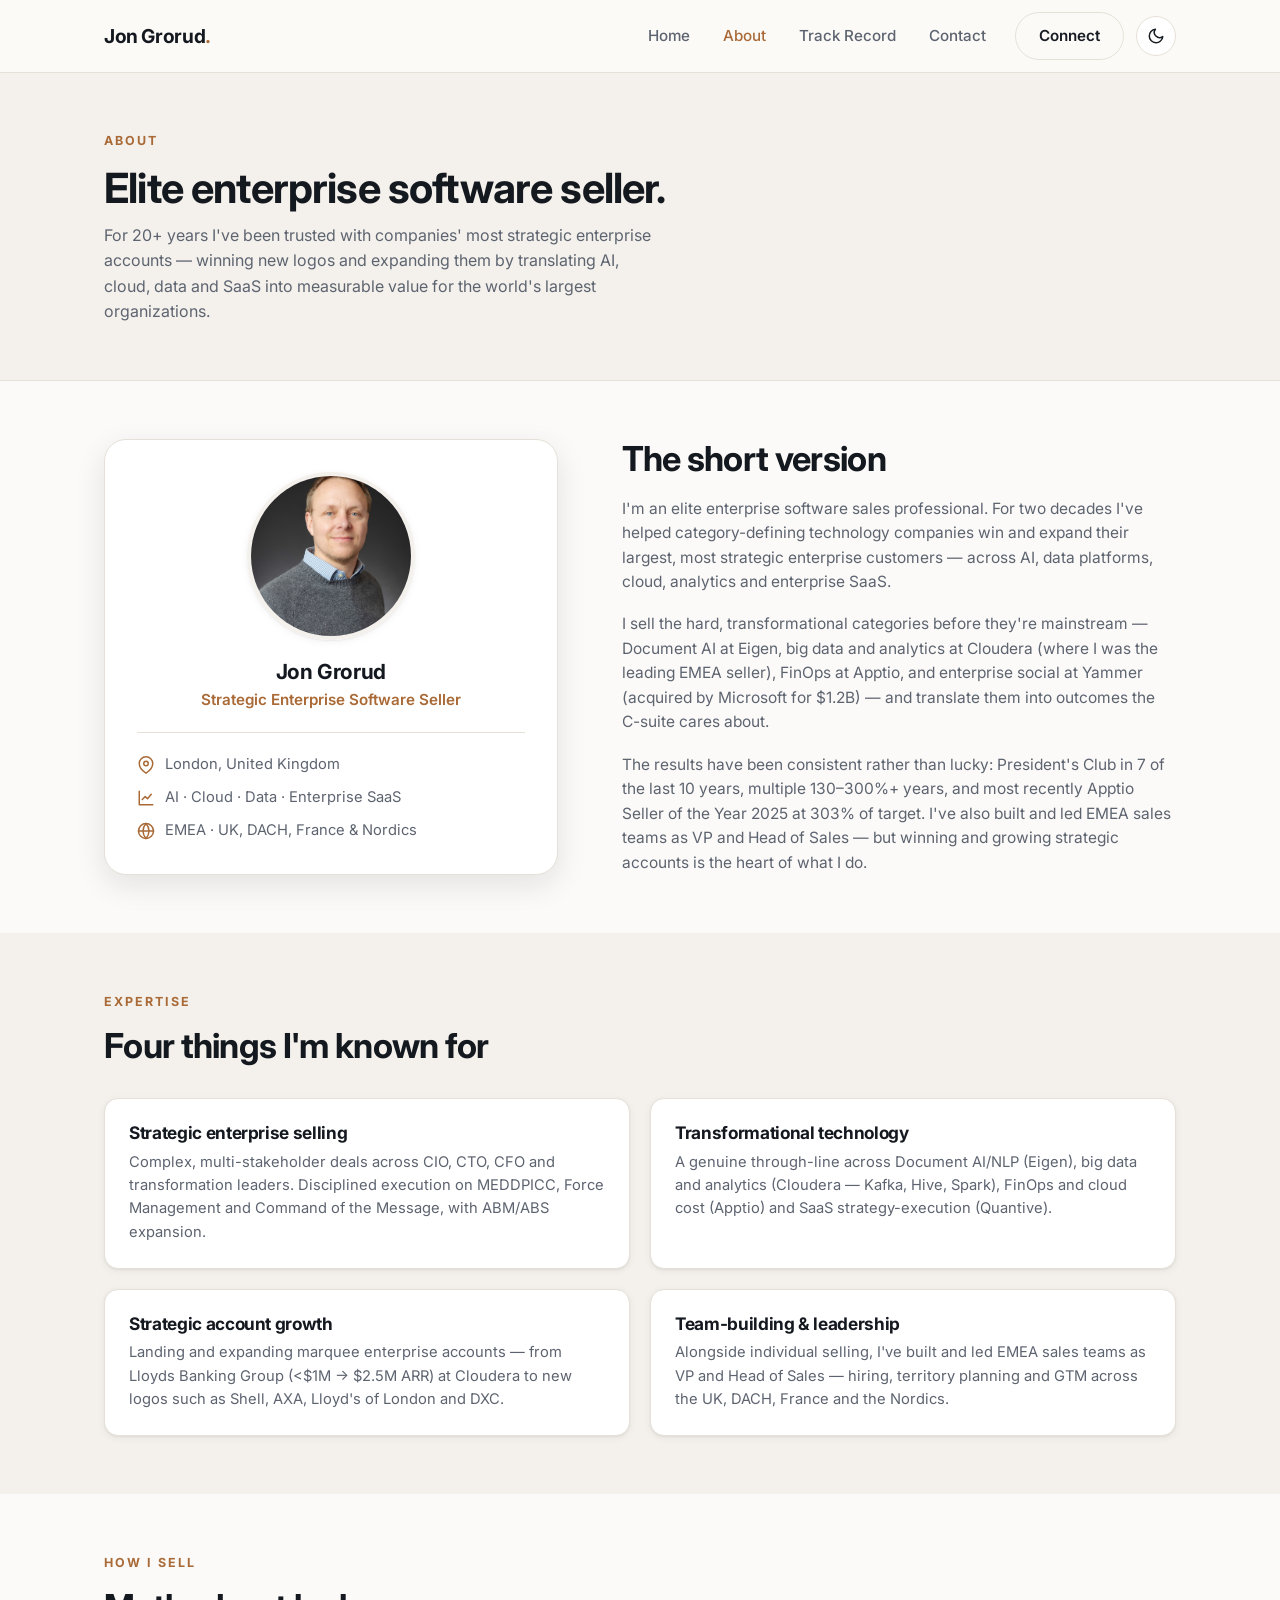
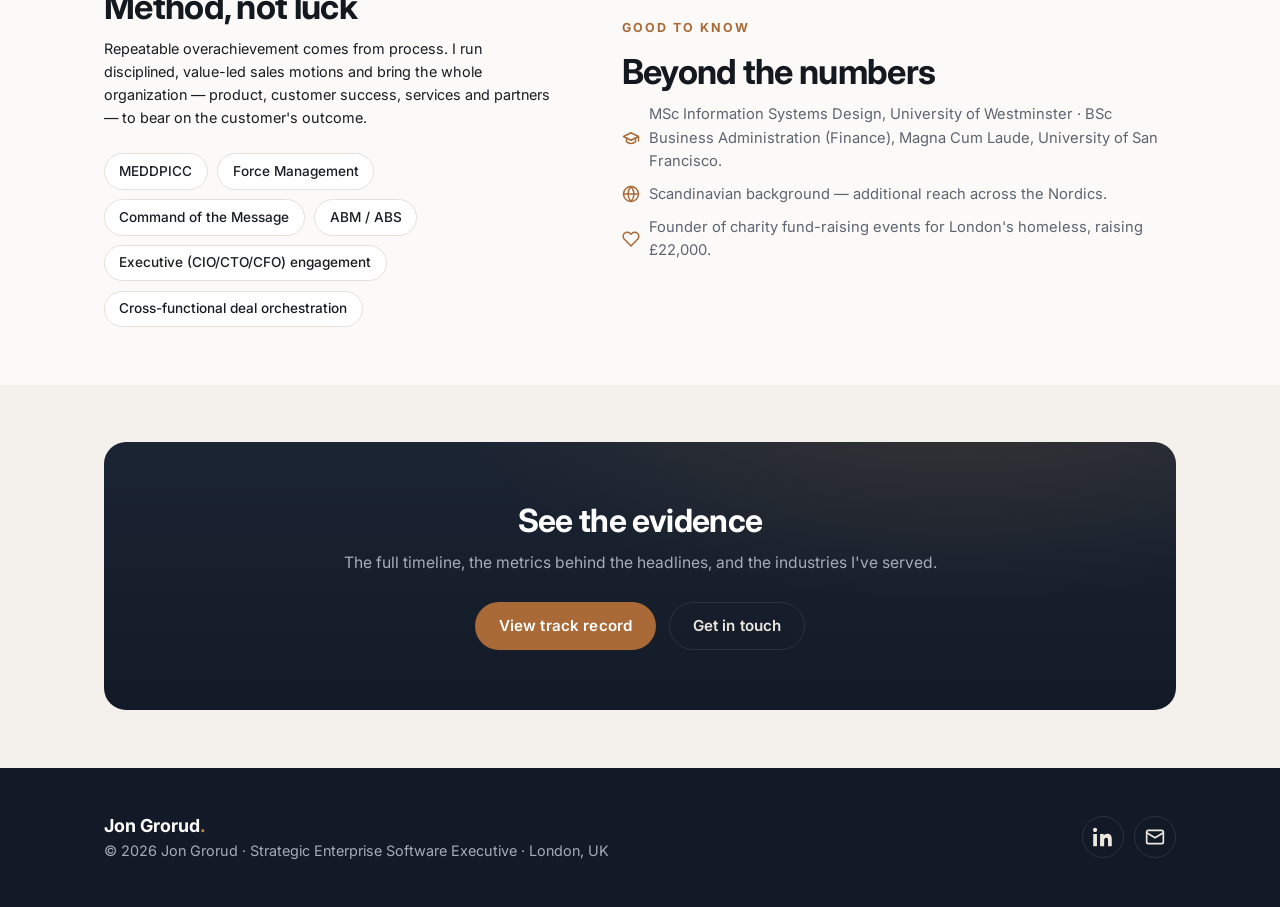
==== commit 5f880bcb: "Build V3: elite enterprise seller-first positioning, refined hero, Inter-throughout typography, tigh" ====
--- a/about.html
+++ b/about.html
@@ -5,7 +5,7 @@
     <meta name="viewport" content="width=device-width, initial-scale=1.0" />
     <meta
       name="description"
-      content="About Jon Grorud — strategic enterprise software sales leader and EMEA market-builder with deep expertise across AI, cloud, data platforms and SaaS."
+      content="About Jon Grorud — elite enterprise software sales professional helping category-defining technology companies win and expand their largest enterprise customers across AI, cloud, data platforms and SaaS."
     />
     <title>About · Jon Grorud</title>
     <link rel="preconnect" href="https://fonts.googleapis.com" />
@@ -59,13 +59,13 @@
         <div class="container">
           <span class="eyebrow">About</span>
           <h1 class="page-head__title">
-            Elite enterprise seller. EMEA market-builder.
+            Elite enterprise software seller.
           </h1>
           <p class="page-head__lead">
             For 20+ years I've been trusted with companies' most strategic
-            accounts and their toughest new markets — translating AI, cloud and
-            data platforms into measurable value for the world's largest
-            organizations.
+            enterprise accounts — winning new logos and expanding them by
+            translating AI, cloud, data and SaaS into measurable value for the
+            world's largest organizations.
           </p>
         </div>
       </section>
@@ -82,7 +82,7 @@
               />
               <h2 class="profile-card__name">Jon Grorud</h2>
               <p class="profile-card__role">
-                Strategic Enterprise Software Sales Leader
+                Strategic Enterprise Software Seller
               </p>
               <ul class="profile-card__meta">
                 <li>
@@ -104,26 +104,24 @@
           <div class="prose reveal">
             <h2 class="section__title">The short version</h2>
             <p>
-              I'm a strategic enterprise software sales leader with deep
-              expertise across AI, cloud, enterprise SaaS and data platforms.
-              My career has a clear through-line: I join high-growth software
-              companies, build their EMEA presence, and close the
-              category-defining deals that put them on the map.
-            </p>
-            <p>
-              I've been first on the ground in EMEA for companies that went on
-              to landmark outcomes — Yammer (acquired by Microsoft for $1.2B),
-              Cloudera, Eigen Technologies (acquired by Sirion) and Apptio
-              (acquired by IBM). Along the way I've sold the hard-to-explain
-              categories before they were mainstream: enterprise social, big
-              data, Document AI, strategy-execution and FinOps.
+              I'm an elite enterprise software sales professional. For two
+              decades I've helped category-defining technology companies win and
+              expand their largest, most strategic enterprise customers — across
+              AI, data platforms, cloud, analytics and enterprise SaaS.
+            </p>
+            <p>
+              I sell the hard, transformational categories before they're
+              mainstream — Document AI at Eigen, big data and analytics at
+              Cloudera (where I was the leading EMEA seller), FinOps at Apptio,
+              and enterprise social at Yammer (acquired by Microsoft for $1.2B)
+              — and translate them into outcomes the C-suite cares about.
             </p>
             <p>
               The results have been consistent rather than lucky: President's
-              Club in 7 of the last 10 years, multiple 130–300%+ years, and
-              most recently Apptio Seller of the Year 2025 at 303% of target.
-              I sell to the C-suite, orchestrate cross-functional teams, and
-              tie emerging technology to outcomes the board cares about.
+              Club in 7 of the last 10 years, multiple 130–300%+ years, and most
+              recently Apptio Seller of the Year 2025 at 303% of target. I've
+              also built and led EMEA sales teams as VP and Head of Sales — but
+              winning and growing strategic accounts is the heart of what I do.
             </p>
           </div>
         </div>
@@ -141,34 +139,33 @@
             <article class="card reveal">
               <h3 class="card__title">Strategic enterprise selling</h3>
               <p>
-                Complex, multi-stakeholder deals across CIO, CFO and
-                transformation leaders. Disciplined execution on MEDDPICC,
-                Force Management and Command of the Message, with ABM/ABS
-                expansion strategies.
-              </p>
-            </article>
-            <article class="card reveal">
-              <h3 class="card__title">AI, data &amp; cloud fluency</h3>
-              <p>
-                A genuine through-line across Document AI/NLP (Eigen), Big Data
-                (Cloudera — Kafka, Hive, Spark), FinOps/cloud cost (Apptio) and
-                SaaS strategy-execution (Quantive).
-              </p>
-            </article>
-            <article class="card reveal">
-              <h3 class="card__title">Building &amp; scaling EMEA</h3>
-              <p>
-                From zero-to-team market entries to scaling distributed sales
-                organizations — hiring, territory planning, GTM motions and
-                partner ecosystems across the UK, DACH, France and the Nordics.
-              </p>
-            </article>
-            <article class="card reveal">
-              <h3 class="card__title">Sales leadership, next</h3>
-              <p>
-                I've led and developed enterprise sales teams as VP and Head of
-                Sales, and I'm focused on the next step — owning a larger
-                regional number and the team that delivers it.
+                Complex, multi-stakeholder deals across CIO, CTO, CFO and
+                transformation leaders. Disciplined execution on MEDDPICC, Force
+                Management and Command of the Message, with ABM/ABS expansion.
+              </p>
+            </article>
+            <article class="card reveal">
+              <h3 class="card__title">Transformational technology</h3>
+              <p>
+                A genuine through-line across Document AI/NLP (Eigen), big data
+                and analytics (Cloudera — Kafka, Hive, Spark), FinOps and cloud
+                cost (Apptio) and SaaS strategy-execution (Quantive).
+              </p>
+            </article>
+            <article class="card reveal">
+              <h3 class="card__title">Strategic account growth</h3>
+              <p>
+                Landing and expanding marquee enterprise accounts — from Lloyds
+                Banking Group (&lt;$1M → $2.5M ARR) at Cloudera to new logos such
+                as Shell, AXA, Lloyd's of London and DXC.
+              </p>
+            </article>
+            <article class="card reveal">
+              <h3 class="card__title">Team-building &amp; leadership</h3>
+              <p>
+                Alongside individual selling, I've built and led EMEA sales
+                teams as VP and Head of Sales — hiring, territory planning and
+                GTM across the UK, DACH, France and the Nordics.
               </p>
             </article>
           </div>
@@ -192,7 +189,7 @@
               <span class="badge">Force Management</span>
               <span class="badge">Command of the Message</span>
               <span class="badge">ABM / ABS</span>
-              <span class="badge">Executive (CIO/CFO/CRO) engagement</span>
+              <span class="badge">Executive (CIO/CTO/CFO) engagement</span>
               <span class="badge">Cross-functional deal orchestration</span>
             </div>
           </div>
@@ -250,7 +247,7 @@
           <div class="footer__brand">Jon Grorud<span>.</span></div>
           <p class="footer__note">
             &copy; <span data-year>2025</span> Jon Grorud · Strategic Enterprise
-            Software Sales Leader · London, UK
+            Software Executive · London, UK
           </p>
         </div>
         <div class="socials">
--- a/css/styles.css
+++ b/css/styles.css
@@ -1,7 +1,7 @@
 /* =============================================================================
-   Jon Grorud — Website V2 "Executive Ink"
-   Palette: deep navy/ink + warm off-white + copper/gold accent
-   Type: Fraunces (serif display) + Inter (sans body)
+   Jon Grorud — Website V3 "Executive Ink, refined"
+   Palette: deep navy/ink + warm off-white + restrained copper/gold accent
+   Type: Inter throughout; Fraunces serif reserved for the hero headline only.
    Vanilla CSS, mobile-first, light/dark themes.
    ========================================================================== */
 
@@ -44,7 +44,8 @@
   --radius-lg: 22px;
   --radius-pill: 999px;
 
-  --container: 1140px;
+  --container: 1120px;
+  --measure: 62ch;
   --transition: 0.25s cubic-bezier(0.4, 0, 0.2, 1);
 
   --font-serif: "Fraunces", Georgia, "Times New Roman", serif;
@@ -90,8 +91,8 @@
 body {
   margin: 0;
   font-family: var(--font-sans);
-  font-size: 1rem;
-  line-height: 1.65;
+  font-size: 0.9rem;
+  line-height: 1.58;
   color: var(--color-text);
   background-color: var(--color-bg);
   -webkit-font-smoothing: antialiased;
@@ -103,11 +104,11 @@
 h2,
 h3,
 h4 {
-  font-family: var(--font-serif);
+  font-family: var(--font-sans);
   color: var(--color-heading);
-  font-weight: 600;
-  line-height: 1.12;
-  letter-spacing: -0.01em;
+  font-weight: 700;
+  line-height: 1.18;
+  letter-spacing: -0.02em;
   margin: 0;
 }
 
@@ -151,7 +152,7 @@
 }
 
 .section {
-  padding-block: clamp(3.5rem, 7vw, 6rem);
+  padding-block: clamp(2.75rem, 4.5vw, 4.25rem);
 }
 
 .section--alt {
@@ -159,8 +160,8 @@
 }
 
 .section__head {
-  max-width: 640px;
-  margin-bottom: 2.75rem;
+  max-width: 660px;
+  margin-bottom: 2rem;
 }
 
 .section__head--center {
@@ -169,13 +170,14 @@
 }
 
 .section__title {
-  font-size: clamp(1.8rem, 3.4vw, 2.6rem);
-  margin-bottom: 0.85rem;
+  font-size: clamp(1.55rem, 2.8vw, 2.15rem);
+  margin-bottom: 0.7rem;
 }
 
 .section__subtitle {
   color: var(--color-text-muted);
-  font-size: 1.075rem;
+  font-size: 0.97rem;
+  max-width: var(--measure);
 }
 
 .eyebrow {
@@ -195,8 +197,9 @@
 }
 
 .lead {
-  font-size: 1.15rem;
+  font-size: 1.02rem;
   color: var(--color-text-muted);
+  max-width: var(--measure);
 }
 
 /* ----- Buttons ----------------------------------------------------------- */
@@ -274,11 +277,11 @@
 }
 
 .nav__brand {
-  font-family: var(--font-serif);
-  font-size: 1.3rem;
-  font-weight: 600;
+  font-family: var(--font-sans);
+  font-size: 1.2rem;
+  font-weight: 700;
   color: var(--color-heading);
-  letter-spacing: -0.01em;
+  letter-spacing: -0.02em;
 }
 
 .nav__brand span {
@@ -401,8 +404,8 @@
   display: grid;
   grid-template-columns: 1.15fr 0.85fr;
   align-items: center;
-  gap: clamp(2rem, 5vw, 4rem);
-  padding-block: clamp(3.5rem, 8vw, 6.5rem);
+  gap: clamp(2rem, 5vw, 3.5rem);
+  padding-block: clamp(3rem, 6vw, 5rem);
 }
 
 .hero__content .eyebrow {
@@ -410,9 +413,13 @@
 }
 
 .hero__title {
+  font-family: var(--font-serif);
   color: #fff;
-  font-size: clamp(2.4rem, 5.4vw, 4rem);
-  margin-bottom: 1.25rem;
+  font-size: clamp(2.05rem, 4.4vw, 3.2rem);
+  font-weight: 600;
+  letter-spacing: -0.015em;
+  line-height: 1.08;
+  margin-bottom: 1.1rem;
 }
 
 .hero__title .accent {
@@ -421,9 +428,9 @@
 
 .hero__lead {
   color: var(--color-invert-muted);
-  font-size: 1.18rem;
-  max-width: 36rem;
-  margin-bottom: 2rem;
+  font-size: 1.05rem;
+  max-width: 34rem;
+  margin-bottom: 1.75rem;
 }
 
 .hero__actions {
@@ -481,9 +488,10 @@
 }
 
 .proof__num {
-  font-family: var(--font-serif);
-  font-size: clamp(1.5rem, 3vw, 2.1rem);
-  font-weight: 600;
+  font-family: var(--font-sans);
+  font-size: clamp(1.45rem, 2.6vw, 1.95rem);
+  font-weight: 700;
+  letter-spacing: -0.02em;
   color: var(--gold);
   line-height: 1.1;
 }
@@ -498,7 +506,7 @@
 /* ----- Generic grids ----------------------------------------------------- */
 .grid {
   display: grid;
-  gap: 1.5rem;
+  gap: 1.25rem;
 }
 
 .grid--2 {
@@ -515,10 +523,11 @@
 
 /* ----- Cards ------------------------------------------------------------- */
 .card {
+  height: 100%;
   background-color: var(--color-surface);
   border: 1px solid var(--color-border);
   border-radius: var(--radius-md);
-  padding: 1.75rem;
+  padding: 1.5rem;
   box-shadow: var(--shadow-sm);
   transition: transform var(--transition), box-shadow var(--transition),
     border-color var(--transition);
@@ -542,8 +551,8 @@
 }
 
 .card__title {
-  font-size: 1.2rem;
-  margin-bottom: 0.5rem;
+  font-size: 1.08rem;
+  margin-bottom: 0.45rem;
 }
 
 .card__kicker {
@@ -557,6 +566,7 @@
 
 .card p {
   color: var(--color-text-muted);
+  font-size: 0.92rem;
 }
 
 /* Pillar cards (numbered) */
@@ -566,9 +576,9 @@
 }
 
 .pillar__index {
-  font-family: var(--font-serif);
-  font-size: 0.9rem;
-  font-weight: 600;
+  font-family: var(--font-sans);
+  font-size: 0.85rem;
+  font-weight: 700;
   color: var(--color-on-accent);
   background: var(--color-accent);
   width: 30px;
@@ -581,26 +591,28 @@
 
 /* ----- Highlight cards (metric-forward) ---------------------------------- */
 .highlight {
+  height: 100%;
   background-color: var(--color-surface);
   border: 1px solid var(--color-border);
   border-left: 3px solid var(--color-accent);
   border-radius: var(--radius-md);
-  padding: 1.5rem;
+  padding: 1.4rem;
   box-shadow: var(--shadow-sm);
 }
 
 .highlight__metric {
   display: block;
-  font-family: var(--font-serif);
-  font-size: 1.4rem;
-  font-weight: 600;
+  font-family: var(--font-sans);
+  font-size: 1.3rem;
+  font-weight: 700;
+  letter-spacing: -0.02em;
   color: var(--color-heading);
   margin-bottom: 0.3rem;
 }
 
 .highlight p {
   color: var(--color-text-muted);
-  font-size: 0.97rem;
+  font-size: 0.9rem;
 }
 
 /* ----- Logo wall --------------------------------------------------------- */
@@ -613,12 +625,12 @@
 .logo-tile {
   display: grid;
   place-items: center;
-  min-height: 88px;
+  min-height: 78px;
   padding: 1rem;
   text-align: center;
-  font-family: var(--font-serif);
+  font-family: var(--font-sans);
   font-weight: 600;
-  font-size: 1.02rem;
+  font-size: 0.95rem;
   letter-spacing: 0.01em;
   color: var(--color-text-muted);
   background-color: var(--color-surface);
@@ -647,8 +659,8 @@
 .badge {
   display: inline-flex;
   align-items: center;
-  padding: 0.45rem 0.95rem;
-  font-size: 0.9rem;
+  padding: 0.4rem 0.9rem;
+  font-size: 0.85rem;
   font-weight: 500;
   color: var(--color-text);
   background-color: var(--color-surface);
@@ -690,7 +702,7 @@
 }
 
 .profile-card__name {
-  font-size: 1.5rem;
+  font-size: 1.3rem;
   margin-bottom: 0.25rem;
 }
 
@@ -728,7 +740,8 @@
 
 .prose p {
   color: var(--color-text-muted);
-  font-size: 1.05rem;
+  font-size: 0.97rem;
+  max-width: 64ch;
 }
 
 /* ----- Timeline ---------------------------------------------------------- */
@@ -781,7 +794,7 @@
 }
 
 .tl-item__role {
-  font-size: 1.18rem;
+  font-size: 1.08rem;
   margin: 0.3rem 0 0.1rem;
 }
 
@@ -805,7 +818,7 @@
   position: relative;
   padding-left: 1.1rem;
   color: var(--color-text-muted);
-  font-size: 0.96rem;
+  font-size: 0.9rem;
 }
 
 .tl-item li::before {
@@ -821,6 +834,7 @@
 
 /* ----- Case snapshots ---------------------------------------------------- */
 .case {
+  height: 100%;
   background: linear-gradient(
     180deg,
     var(--color-surface),
@@ -828,7 +842,7 @@
   );
   border: 1px solid var(--color-border);
   border-radius: var(--radius-lg);
-  padding: 1.9rem;
+  padding: 1.6rem;
   box-shadow: var(--shadow-sm);
   transition: transform var(--transition), box-shadow var(--transition);
 }
@@ -847,12 +861,13 @@
 }
 
 .case__headline {
-  font-size: 1.5rem;
-  margin: 0.5rem 0 0.6rem;
+  font-size: 1.22rem;
+  margin: 0.5rem 0 0.55rem;
 }
 
 .case p {
   color: var(--color-text-muted);
+  font-size: 0.92rem;
 }
 
 /* ----- CTA band ---------------------------------------------------------- */
@@ -872,15 +887,15 @@
 
 .cta h2 {
   color: #fff;
-  font-size: clamp(1.7rem, 3.4vw, 2.4rem);
-  margin-bottom: 0.75rem;
+  font-size: clamp(1.5rem, 2.8vw, 2rem);
+  margin-bottom: 0.7rem;
 }
 
 .cta p {
   color: var(--color-invert-muted);
   max-width: 40rem;
-  margin: 0 auto 1.75rem;
-  font-size: 1.08rem;
+  margin: 0 auto 1.6rem;
+  font-size: 0.98rem;
 }
 
 .cta__actions {
@@ -894,18 +909,18 @@
 .page-head {
   background-color: var(--color-surface-2);
   border-bottom: 1px solid var(--color-border);
-  padding-block: clamp(2.75rem, 6vw, 4.5rem);
+  padding-block: clamp(2.25rem, 4.5vw, 3.5rem);
 }
 
 .page-head__title {
-  font-size: clamp(2rem, 4.4vw, 3.1rem);
-  margin-bottom: 0.75rem;
+  font-size: clamp(1.8rem, 3.4vw, 2.6rem);
+  margin-bottom: 0.6rem;
 }
 
 .page-head__lead {
   color: var(--color-text-muted);
-  font-size: 1.12rem;
-  max-width: 44rem;
+  font-size: 1rem;
+  max-width: 56ch;
 }
 
 /* ----- Contact ----------------------------------------------------------- */
@@ -1060,8 +1075,9 @@
 }
 
 .footer__brand {
-  font-family: var(--font-serif);
-  font-size: 1.2rem;
+  font-family: var(--font-sans);
+  font-weight: 700;
+  font-size: 1.12rem;
   color: #fff;
 }
 
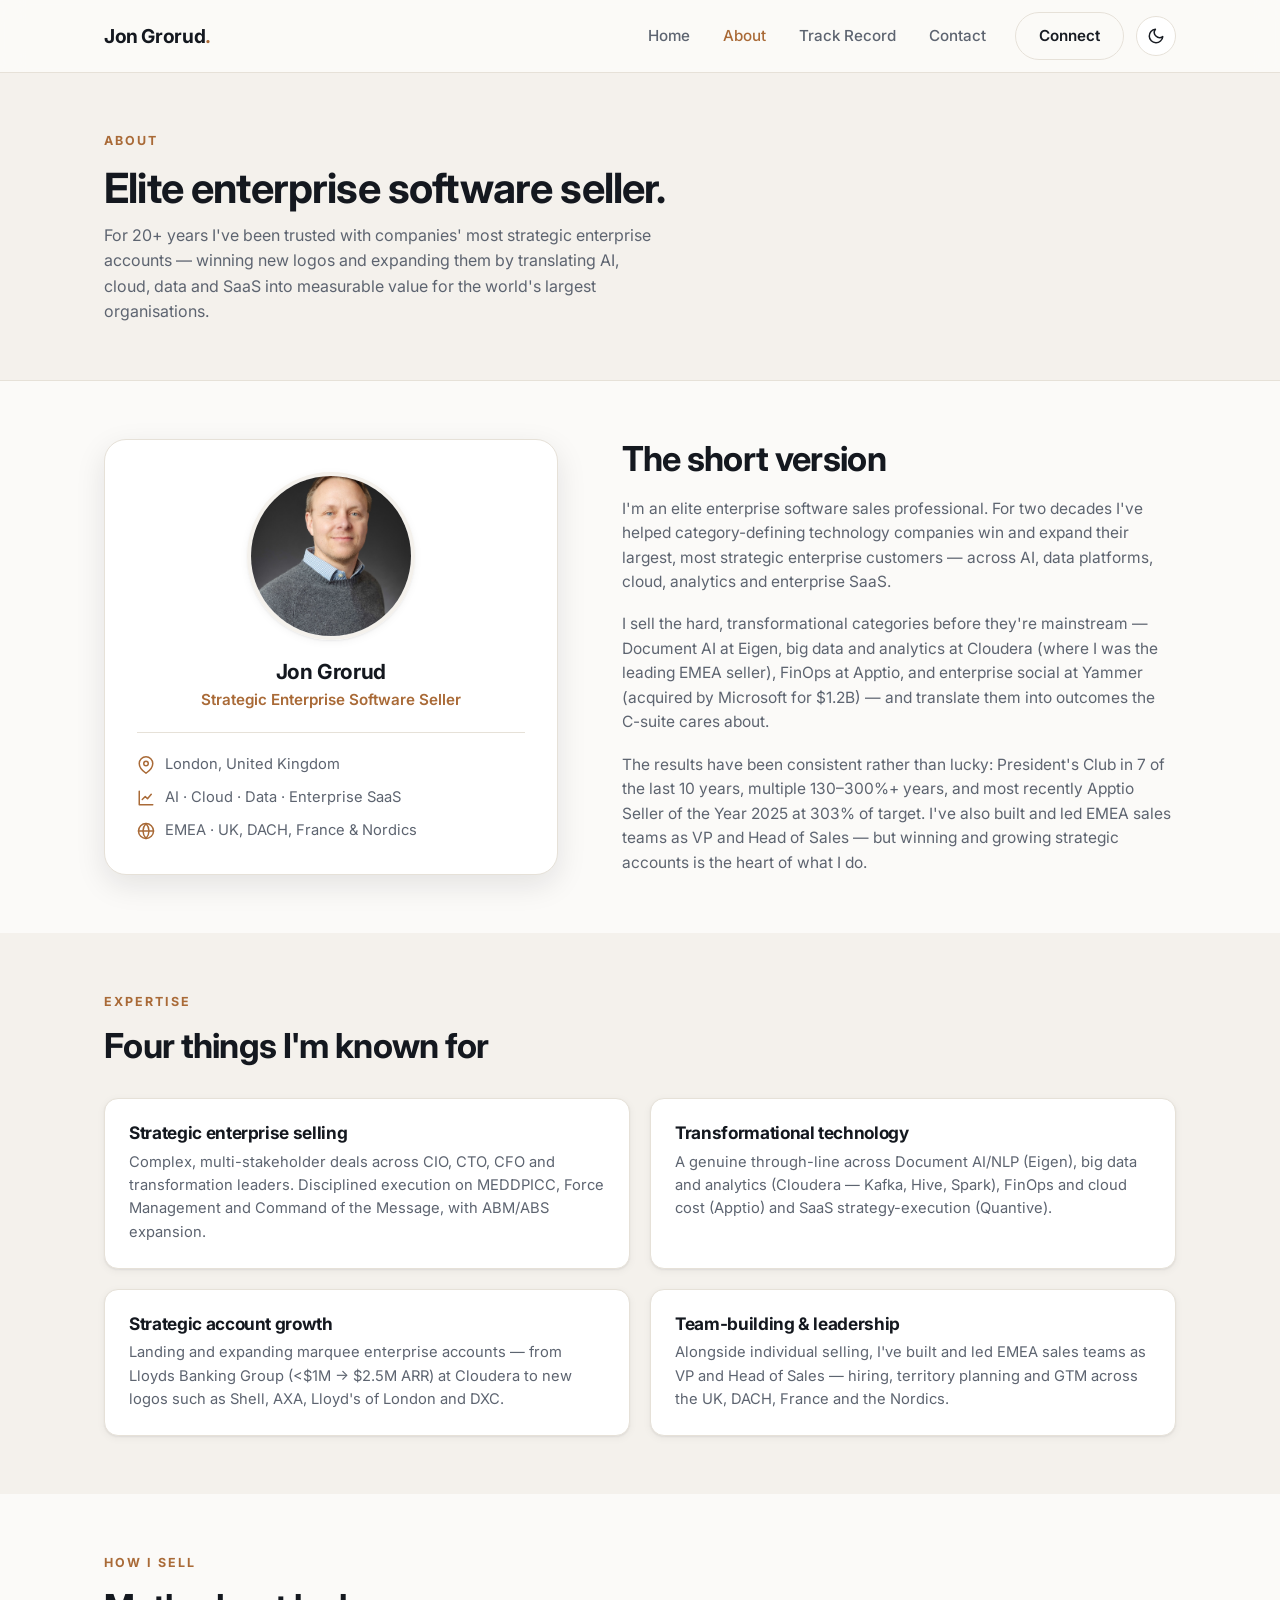
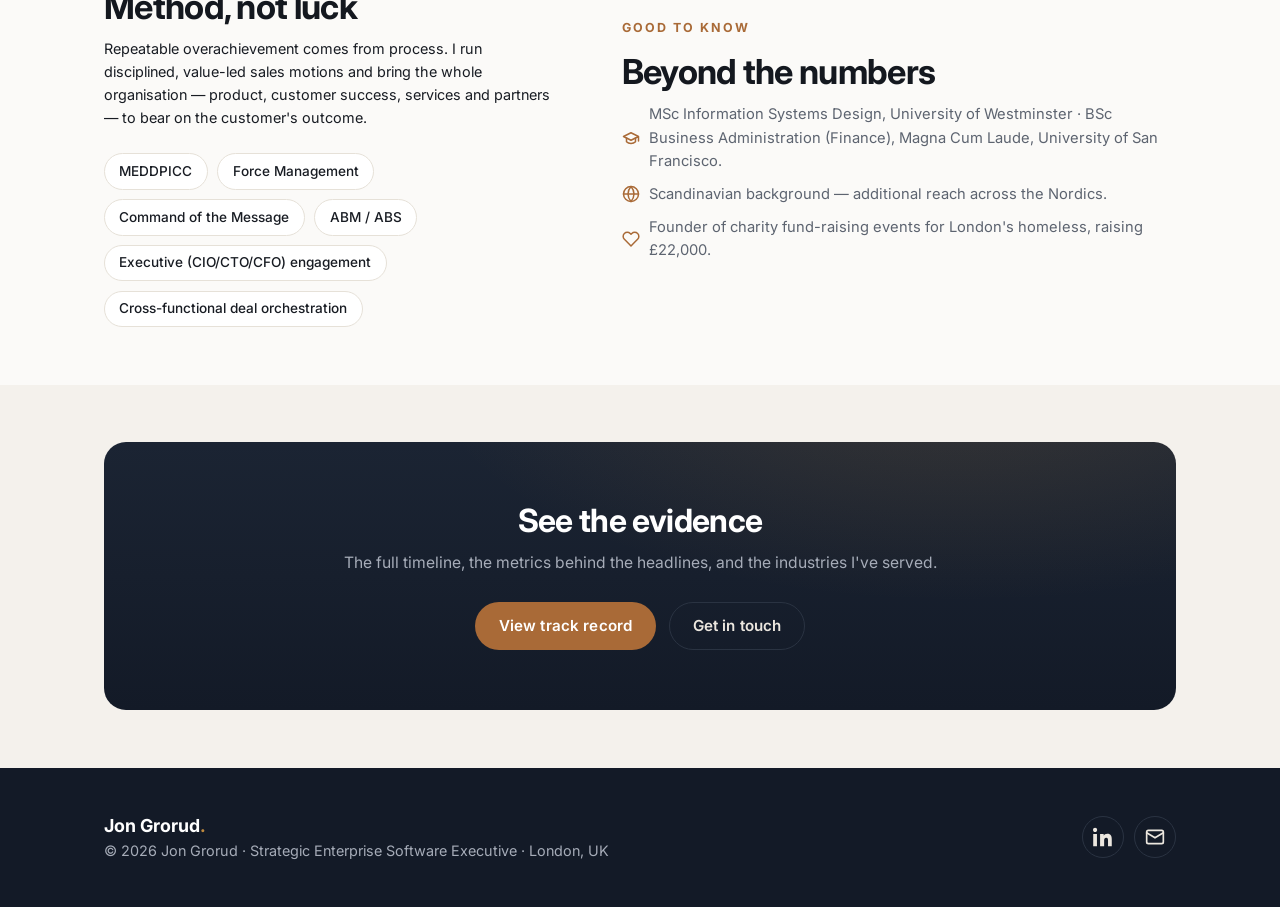
==== commit 47a4dfc2: "V3 copy tweaks: market-leading enterprises, British spelling, refined case cards (Hortonworks/Cloude" ====
--- a/about.html
+++ b/about.html
@@ -65,7 +65,7 @@
             For 20+ years I've been trusted with companies' most strategic
             enterprise accounts — winning new logos and expanding them by
             translating AI, cloud, data and SaaS into measurable value for the
-            world's largest organizations.
+            world's largest organisations.
           </p>
         </div>
       </section>
@@ -180,7 +180,7 @@
             <h2 class="section__title">Method, not luck</h2>
             <p class="prose">
               Repeatable overachievement comes from process. I run disciplined,
-              value-led sales motions and bring the whole organization — product,
+              value-led sales motions and bring the whole organisation — product,
               customer success, services and partners — to bear on the customer's
               outcome.
             </p>
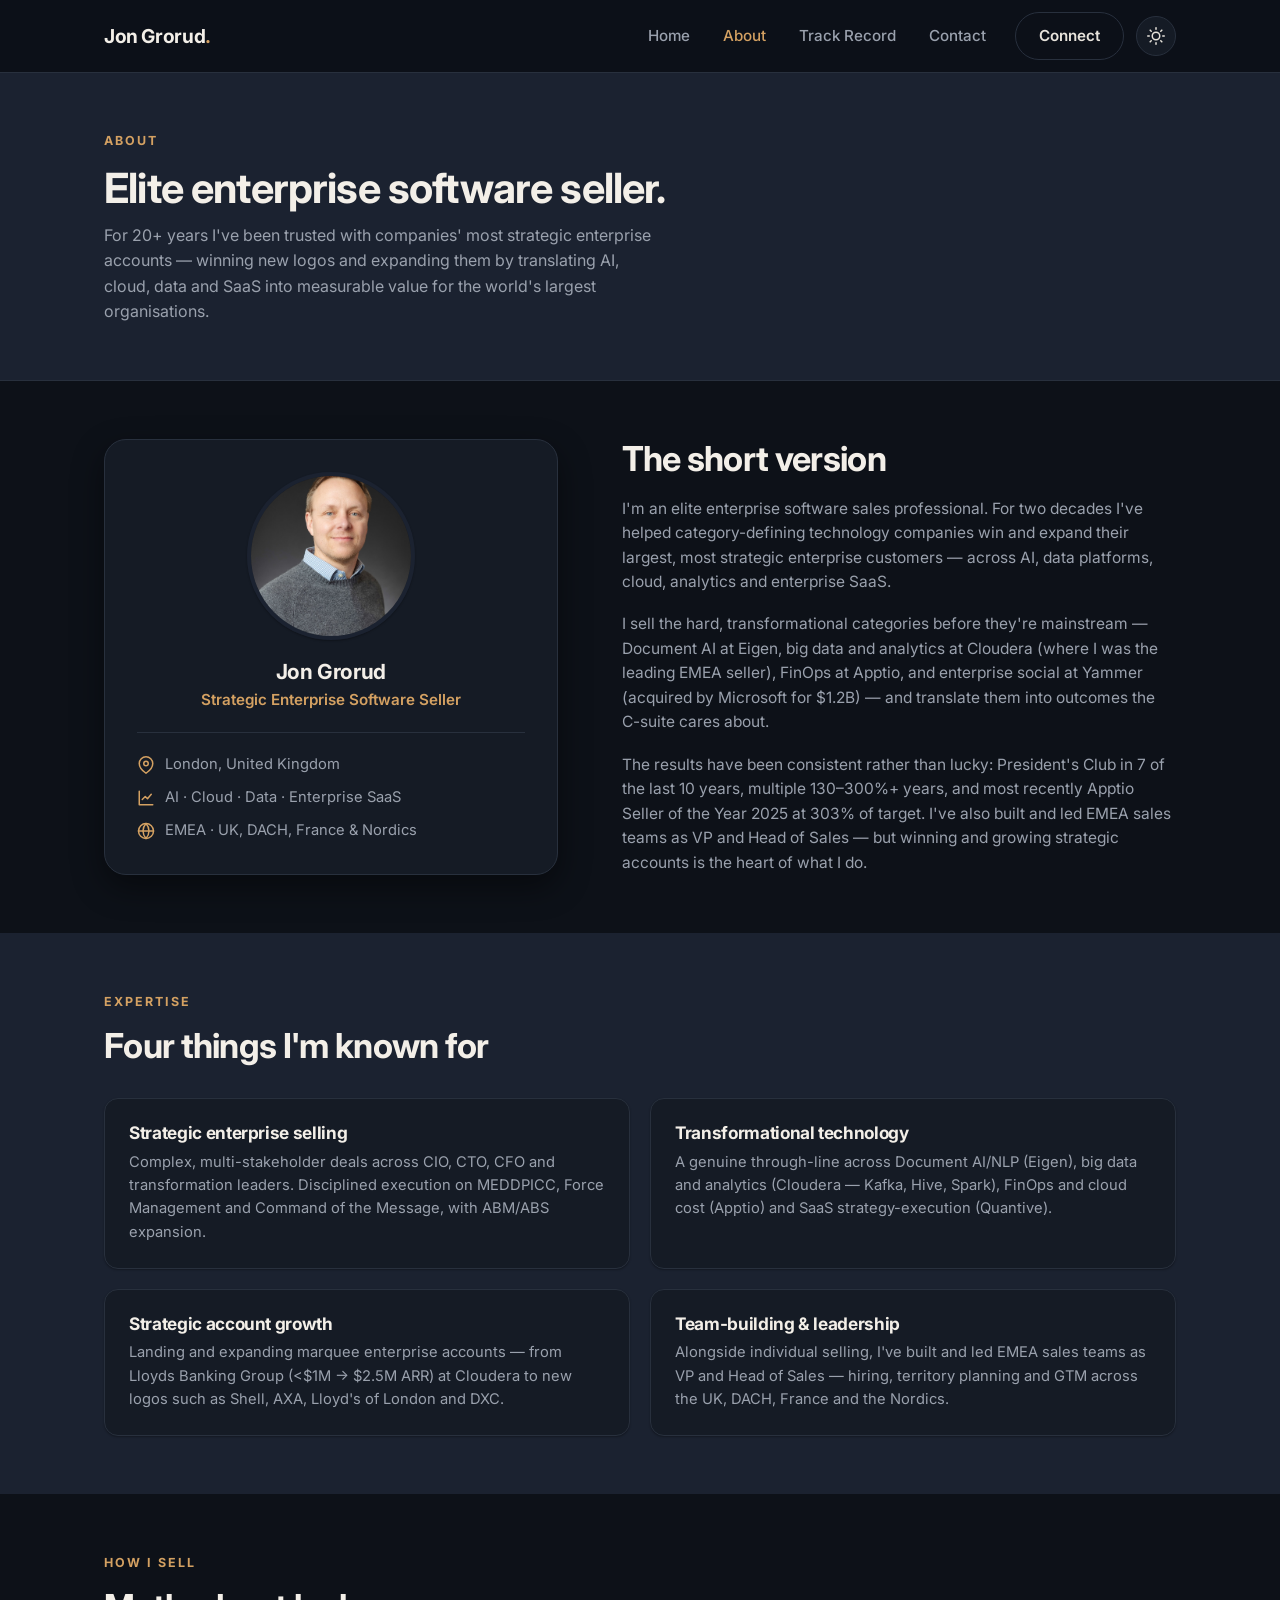
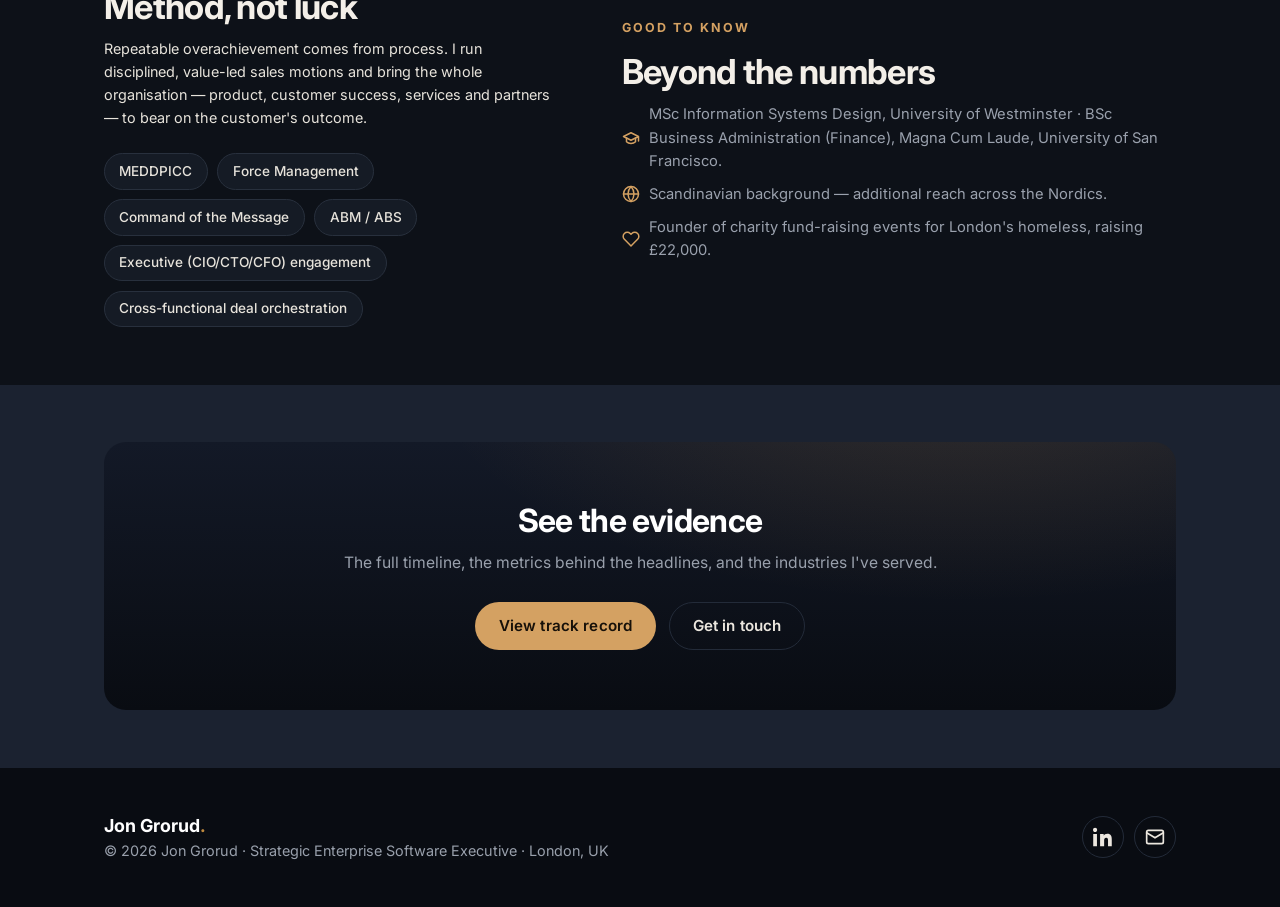
==== commit c917062d: "Default to dark mode for first-time visitors Co-Authored-By: Devin AI <158243242+devin-ai-integratio" ====
--- a/about.html
+++ b/about.html
@@ -1,5 +1,5 @@
 <!DOCTYPE html>
-<html lang="en" data-theme="light">
+<html lang="en" data-theme="dark">
   <head>
     <meta charset="UTF-8" />
     <meta name="viewport" content="width=device-width, initial-scale=1.0" />
